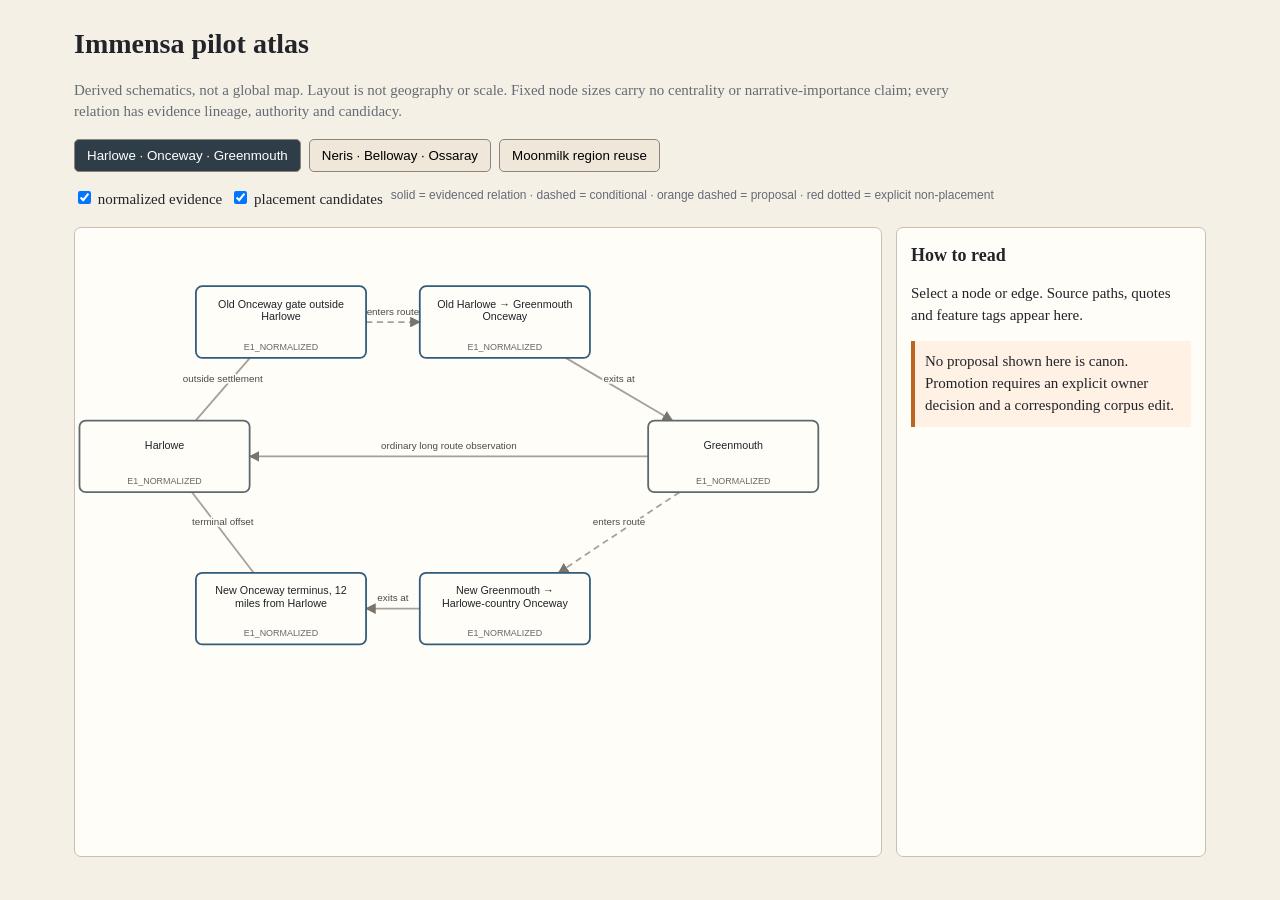
==== interactive-graph/index.html @ e1ee0ef6 "publish: bootstrap-interactive-graph-v0" ====
<!doctype html>
<html lang="en"><head><meta charset="utf-8"><meta name="viewport" content="width=device-width,initial-scale=1">
<title>Immensa pilot atlas — derived schematics</title>
<style>
:root{--ink:#22242a;--muted:#656b75;--paper:#f5f0e6;--panel:#fffdf8;--story:#315d7a;--working:#756126;--explore:#73517d;--proposal:#bd651f;--negative:#a73535;--line:#a8a095}
*{box-sizing:border-box}body{margin:0;background:var(--paper);color:var(--ink);font:15px/1.45 Georgia,serif}.wrap{max-width:1180px;margin:auto;padding:24px}
h1{font-size:28px;margin:0 0 4px}.dek{color:var(--muted);max-width:900px}.tabs,.filters{display:flex;gap:8px;flex-wrap:wrap;margin:16px 0}.tabs button{border:1px solid #8c8478;background:#eee7da;padding:8px 12px;border-radius:5px;cursor:pointer}.tabs button.active{background:#2e3d47;color:white}
.grid{display:grid;grid-template-columns:minmax(0,1fr) 310px;gap:14px}.map,.detail{background:var(--panel);border:1px solid #c9c0b2;border-radius:7px}.map{min-height:630px;overflow:hidden}.detail{padding:14px;min-height:300px}.detail h2{font-size:18px;margin-top:0}.detail code{font-size:12px}.badge{display:inline-block;border-radius:12px;padding:2px 7px;margin:2px;font:11px Arial,sans-serif;background:#e5e0d7}.badge.proposal{background:#f3d0b5;color:#71350b}.warn{padding:10px;border-left:4px solid var(--proposal);background:#fff1e4}.legend{font:12px Arial,sans-serif;color:var(--muted)}
svg{width:100%;height:auto;aspect-ratio:900/690;display:block}.band{fill:#eef3f4}.band.deep{fill:#e9e5ef}.band.transition{fill:#f2eadc}.edge{stroke:var(--line);stroke-width:2;fill:none}.edge.directed{marker-end:url(#arrow)}.edge.conditional{stroke-dasharray:7 5}.edge.proposal{stroke:var(--proposal);stroke-width:3;stroke-dasharray:9 6}.edge.negative{stroke:var(--negative);stroke-dasharray:2 6}.edge-label{font:11px Arial,sans-serif;fill:#4c4b48;paint-order:stroke;stroke:#fffdf8;stroke-width:4px;stroke-linejoin:round}.node rect{fill:#fffdf8;stroke:#5e6871;stroke-width:2;rx:7}.node.route rect{stroke:#315d7a}.node.deep rect{stroke:#73517d}.node.proposal rect{stroke:var(--proposal);stroke-dasharray:6 4}.node text{font:12px Arial,sans-serif;fill:#1e2328}.node .sub{font-size:10px;fill:#666}.node{cursor:pointer}.hidden{display:none}
@media(max-width:850px){.grid{grid-template-columns:1fr}.detail{min-height:180px}}@media print{.tabs,.filters{display:none}.grid{grid-template-columns:1fr}.detail{page-break-before:always}}
</style></head><body><div class="wrap">
<h1>Immensa pilot atlas</h1><p class="dek">Derived schematics, not a global map. Layout is not geography or scale. Fixed node sizes carry no centrality or narrative-importance claim; every relation has evidence lineage, authority and candidacy.</p>
<div class="tabs" id="tabs"></div><div class="filters"><label><input id="showEvidence" type="checkbox" checked> normalized evidence</label><label><input id="showProposal" type="checkbox" checked> placement candidates</label><span class="legend">solid = evidenced relation · dashed = conditional · orange dashed = proposal · red dotted = explicit non-placement</span></div>
<div class="grid"><div class="map"><svg id="svg" viewBox="0 0 900 690"><defs><marker id="arrow" viewBox="0 0 10 10" refX="9" refY="5" markerWidth="6" markerHeight="6" orient="auto-start-reverse"><path d="M 0 0 L 10 5 L 0 10 z" fill="#79746c"/></marker></defs><g id="bands"></g><g id="edges"></g><g id="nodes"></g></svg></div><aside class="detail" id="detail"><h2>How to read</h2><p>Select a node or edge. Source paths, quotes and feature tags appear here.</p><p class="warn">No proposal shown here is canon. Promotion requires an explicit owner decision and a corresponding corpus edit.</p></aside></div>
</div><script>
const DATA={"nodes": [{"pilot_id": "harlowe-onceway-greenmouth", "node_id": "H-HARLOWE", "label": "Harlowe", "feature_type": "settlement", "layer": "surface", "identity_status": "canonical_anchor", "authority_state": "STORY_FACT", "candidacy_level": "E1_NORMALIZED", "x": "100", "y": "255", "evidence_ids": "EV-H06;EV-H09", "feature_tags": "surface;place", "note": "No coordinates or wider region inferred."}, {"pilot_id": "harlowe-onceway-greenmouth", "node_id": "H-OLD-GATE", "label": "Old Onceway gate outside Harlowe", "feature_type": "route_terminal", "layer": "route", "identity_status": "instance", "authority_state": "STORY_FACT", "candidacy_level": "E1_NORMALIZED", "x": "230", "y": "105", "evidence_ids": "EV-H09", "feature_tags": "gate;onceway;old_route", "note": "Physical arch; exact offset from town is unstated."}, {"pilot_id": "harlowe-onceway-greenmouth", "node_id": "H-GREENMOUTH", "label": "Greenmouth", "feature_type": "settlement", "layer": "surface", "identity_status": "canonical_anchor", "authority_state": "STORY_FACT", "candidacy_level": "E1_NORMALIZED", "x": "735", "y": "255", "evidence_ids": "EV-H01;EV-H07;EV-H11", "feature_tags": "surface;place", "note": "No wider regional placement inferred."}, {"pilot_id": "harlowe-onceway-greenmouth", "node_id": "H-NEW-TERMINUS", "label": "New Onceway terminus, 12 miles from Harlowe", "feature_type": "route_terminal", "layer": "route", "identity_status": "instance", "authority_state": "STORY_FACT", "candidacy_level": "E1_NORMALIZED", "x": "230", "y": "425", "evidence_ids": "EV-H06", "feature_tags": "gate;onceway;new_route;offset_known", "note": "The terminal is not collapsed into Harlowe."}, {"pilot_id": "harlowe-onceway-greenmouth", "node_id": "H-OLD-ONCEWAY", "label": "Old Harlowe→Greenmouth Onceway", "feature_type": "hidden_road", "layer": "route", "identity_status": "instance", "authority_state": "STORY_FACT", "candidacy_level": "E1_NORMALIZED", "x": "480", "y": "105", "evidence_ids": "EV-H03;EV-H04;EV-H08", "feature_tags": "hidden_road;conditional;directed;one_use", "note": "Distinct route instance."}, {"pilot_id": "harlowe-onceway-greenmouth", "node_id": "H-NEW-ONCEWAY", "label": "New Greenmouth→Harlowe-country Onceway", "feature_type": "hidden_road", "layer": "route", "identity_status": "instance", "authority_state": "STORY_FACT", "candidacy_level": "E1_NORMALIZED", "x": "480", "y": "425", "evidence_ids": "EV-H06;EV-H07;EV-H10;EV-H11", "feature_tags": "hidden_road;conditional;directed;activation_window", "note": "Distinct route instance."}, {"pilot_id": "neris-belloway-ossaray", "node_id": "N-SURFACE-BASALT", "label": "Basalt country surface", "feature_type": "surface_region", "layer": "surface", "identity_status": "source_scoped_place", "authority_state": "STORY_FACT", "candidacy_level": "E1_NORMALIZED", "x": "100", "y": "70", "evidence_ids": "EV-N09", "feature_tags": "surface;unnamed_region", "note": "Name is descriptive and story-scoped."}, {"pilot_id": "neris-belloway-ossaray", "node_id": "N-HOLLOW-SINK", "label": "Hollow Sink / Upper Vent Three", "feature_type": "dungeon_gate", "layer": "transition", "identity_status": "canonical_local", "authority_state": "STORY_FACT", "candidacy_level": "E1_NORMALIZED", "x": "105", "y": "265", "evidence_ids": "EV-N09;EV-N10", "feature_tags": "dungeon;gate;surface_deep", "note": "Dungeon boundary ends at the Neris side."}, {"pilot_id": "neris-belloway-ossaray", "node_id": "N-CORUN-SURFACE", "label": "Corun Stair surface province", "feature_type": "surface_region", "layer": "surface", "identity_status": "source_scoped_unknown", "authority_state": "STORY_FACT", "candidacy_level": "E1_NORMALIZED", "x": "290", "y": "70", "evidence_ids": "EV-N06;EV-N08", "feature_tags": "surface;anonymous_endpoint", "note": "Not equated with any Belloway lift country."}, {"pilot_id": "neris-belloway-ossaray", "node_id": "N-CORUN-STAIR", "label": "Corun Stair", "feature_type": "vertical_route", "layer": "transition", "identity_status": "canonical_anchor", "authority_state": "STORY_FACT", "candidacy_level": "E1_NORMALIZED", "x": "300", "y": "265", "evidence_ids": "EV-N06;EV-N07;EV-N08", "feature_tags": "underway;vertical;freight;gate", "note": "Current story-end state is open and maintained."}, {"pilot_id": "neris-belloway-ossaray", "node_id": "N-SURFACE-A", "label": "Belloway lift country A (unnamed)", "feature_type": "surface_polity", "layer": "surface", "identity_status": "source_scoped_unknown", "authority_state": "MIXED_OR_UNSTATED", "candidacy_level": "E1_NORMALIZED", "x": "485", "y": "70", "evidence_ids": "EV-N04", "feature_tags": "surface;anonymous_endpoint;bookkeeping_label", "note": "A/B/C are bookkeeping labels only."}, {"pilot_id": "neris-belloway-ossaray", "node_id": "N-SURFACE-B", "label": "Belloway lift country B (unnamed)", "feature_type": "surface_polity", "layer": "surface", "identity_status": "source_scoped_unknown", "authority_state": "MIXED_OR_UNSTATED", "candidacy_level": "E1_NORMALIZED", "x": "625", "y": "150", "evidence_ids": "EV-N04", "feature_tags": "surface;anonymous_endpoint;bookkeeping_label", "note": "A/B/C are bookkeeping labels only."}, {"pilot_id": "neris-belloway-ossaray", "node_id": "N-SURFACE-C", "label": "Belloway lift country C (unnamed)", "feature_type": "surface_polity", "layer": "surface", "identity_status": "source_scoped_unknown", "authority_state": "MIXED_OR_UNSTATED", "candidacy_level": "E1_NORMALIZED", "x": "800", "y": "70", "evidence_ids": "EV-N04", "feature_tags": "surface;anonymous_endpoint;bookkeeping_label", "note": "A/B/C are bookkeeping labels only."}, {"pilot_id": "neris-belloway-ossaray", "node_id": "N-NERIS", "label": "Neris depth network", "feature_type": "deep_network", "layer": "deep", "identity_status": "canonical_anchor", "authority_state": "STORY_FACT", "candidacy_level": "E1_NORMALIZED", "x": "185", "y": "500", "evidence_ids": "EV-N03;EV-N05;EV-N11", "feature_tags": "deep;network;polity;ninety_cities", "note": "Place/network/polity facets remain one anchor."}, {"pilot_id": "neris-belloway-ossaray", "node_id": "N-BLACK-SEA", "label": "Black inland sea", "feature_type": "seaform", "layer": "deep", "identity_status": "source_scoped_place", "authority_state": "STORY_FACT", "candidacy_level": "E1_NORMALIZED", "x": "105", "y": "625", "evidence_ids": "EV-N11", "feature_tags": "deep;inland_sea;unnamed", "note": "Contained in Neris; no size inferred."}, {"pilot_id": "neris-belloway-ossaray", "node_id": "N-THREADING", "label": "The Threading", "feature_type": "natural_passage", "layer": "deep", "identity_status": "canonical_anchor", "authority_state": "MIXED_OR_UNSTATED", "candidacy_level": "E1_NORMALIZED", "x": "410", "y": "500", "evidence_ids": "EV-N03;EV-N13;EV-N14", "feature_tags": "deep;natural_passage;conditional;currently_shut", "note": "Not classified as Underway or Hidden Road on current evidence."}, {"pilot_id": "neris-belloway-ossaray", "node_id": "N-OSSARAY", "label": "Ossaray (surface exonym: Underclay)", "feature_type": "deep_country", "layer": "deep", "identity_status": "canonical_anchor", "authority_state": "MIXED_OR_UNSTATED", "candidacy_level": "E1_NORMALIZED", "x": "640", "y": "500", "evidence_ids": "EV-N01;EV-N02;EV-N03", "feature_tags": "deep;country;endonym;surveyed_extent", "note": "Underclay is an alias, not a second node."}, {"pilot_id": "neris-belloway-ossaray", "node_id": "N-BELLOWAY", "label": "Belloway", "feature_type": "deep_town", "layer": "deep", "identity_status": "canonical_anchor", "authority_state": "MIXED_OR_UNSTATED", "candidacy_level": "E1_NORMALIZED", "x": "640", "y": "385", "evidence_ids": "EV-N04", "feature_tags": "deep;town;lift_hub", "note": "Explicitly the essay narrator's town in Ossaray."}, {"pilot_id": "neris-belloway-ossaray", "node_id": "N-CANNET", "label": "Cannet Vents", "feature_type": "unclaimed_workings", "layer": "deep", "identity_status": "canonical_local", "authority_state": "STORY_FACT", "candidacy_level": "E1_NORMALIZED", "x": "825", "y": "625", "evidence_ids": "EV-N12", "feature_tags": "deep;shaft;unclaimed;negative_placement", "note": "Neither Ossaray nor Neris; not a connector."}, {"pilot_id": "moonmilk-region-reuse", "node_id": "M-PASTURE", "label": "Moonmilk Chalk Pasture", "feature_type": "named_region", "layer": "surface", "identity_status": "canonical_local", "authority_state": "EXPLORATORY_PROPOSAL", "candidacy_level": "E1_NORMALIZED", "x": "395", "y": "80", "evidence_ids": "EV-M01", "feature_tags": "chalk_hills;pasture;one_active_source", "note": "Reuse target; still non-canon material."}, {"pilot_id": "moonmilk-region-reuse", "node_id": "M-ECOLOGY", "label": "Moonmilk pasture food web", "feature_type": "ecology", "layer": "ecological", "identity_status": "canonical_local", "authority_state": "EXPLORATORY_PROPOSAL", "candidacy_level": "E1_NORMALIZED", "x": "160", "y": "190", "evidence_ids": "EV-M02", "feature_tags": "ecology;pale_goats;chalkwort;mooncap_fungi;cave_moths;blind_swifts", "note": "Existing ecological assemblage."}, {"pilot_id": "moonmilk-region-reuse", "node_id": "M-CHEESE", "label": "Faintly glowing cheese", "feature_type": "product", "layer": "industry", "identity_status": "canonical_local", "authority_state": "EXPLORATORY_PROPOSAL", "candidacy_level": "E1_NORMALIZED", "x": "170", "y": "335", "evidence_ids": "EV-M03", "feature_tags": "food;dairy;unreliable_glow", "note": "Existing product relation."}, {"pilot_id": "moonmilk-region-reuse", "node_id": "M-REPUBLICS", "label": "Moonmilk Republics", "feature_type": "society", "layer": "social", "identity_status": "canonical_local", "authority_state": "EXPLORATORY_PROPOSAL", "candidacy_level": "E1_NORMALIZED", "x": "570", "y": "200", "evidence_ids": "EV-M04", "feature_tags": "society;village_republics;chalk_hills;cave_fed_pastures", "note": "Compatible corpus society; placement is the proposal, not its content."}, {"pilot_id": "moonmilk-region-reuse", "node_id": "M-CULTURE", "label": "Taste, cellar shares and fermentation lineages", "feature_type": "culture", "layer": "cultural", "identity_status": "canonical_local", "authority_state": "EXPLORATORY_PROPOSAL", "candidacy_level": "E1_NORMALIZED", "x": "700", "y": "355", "evidence_ids": "EV-M06;EV-M07", "feature_tags": "culture;taste;marriage;heritage", "note": "Already attributed to the Republics."}, {"pilot_id": "moonmilk-region-reuse", "node_id": "M-INDUSTRY", "label": "Cheese and cultured-dairy stack", "feature_type": "industry", "layer": "industry", "identity_status": "generic_working_concept", "authority_state": "EXPLORATORY_PROPOSAL", "candidacy_level": "P1_REUSE_CANDIDATE", "x": "395", "y": "465", "evidence_ids": "EV-M08", "feature_tags": "industry;fermentation;aging;humidity;pest_control", "note": "Generic OT187 practice proposed as this region's ordinary industry baseline."}, {"pilot_id": "moonmilk-region-reuse", "node_id": "M-SELLA", "label": "Sella Rook", "feature_type": "person", "layer": "agent", "identity_status": "canonical_local", "authority_state": "EXPLORATORY_PROPOSAL", "candidacy_level": "E1_NORMALIZED", "x": "805", "y": "145", "evidence_ids": "EV-M05", "feature_tags": "inhabitant;cheesemaker", "note": "Known inhabitant of the Republics."}, {"pilot_id": "moonmilk-region-reuse", "node_id": "M-FEN", "label": "Fen “Brightwheel” Oss", "feature_type": "person", "layer": "agent", "identity_status": "canonical_local", "authority_state": "EXPLORATORY_PROPOSAL", "candidacy_level": "E1_NORMALIZED", "x": "805", "y": "265", "evidence_ids": "EV-M05", "feature_tags": "inhabitant;merchant", "note": "Known inhabitant of the Republics."}, {"pilot_id": "moonmilk-region-reuse", "node_id": "M-RULE", "label": "“A cheese with no smell has no courage.”", "feature_type": "saying", "layer": "cultural", "identity_status": "mobile_unlocated", "authority_state": "NON_BINDING", "candidacy_level": "P1_REUSE_CANDIDATE", "x": "585", "y": "535", "evidence_ids": "EV-M09;EV-M10", "feature_tags": "culture;saying;mobile", "note": "Proposed local circulation; wording remains non-binding."}], "edges": [{"pilot_id": "harlowe-onceway-greenmouth", "edge_id": "H-E01", "from_node": "H-HARLOWE", "to_node": "H-OLD-GATE", "relation": "outside_settlement", "directionality": "undirected_relation", "layer": "surface", "authority_state": "STORY_FACT", "candidacy_level": "E1_NORMALIZED", "physical_distance": "unstated", "interior_route_length": "", "journey_time": "", "access_condition": "", "activation_window": "", "current_state": "standing", "evidence_ids": "EV-H09", "feature_tags": "local_offset_unknown", "note": "Do not draw this as a measured town radius."}, {"pilot_id": "harlowe-onceway-greenmouth", "edge_id": "H-E02", "from_node": "H-OLD-GATE", "to_node": "H-OLD-ONCEWAY", "relation": "enters_route", "directionality": "directed", "layer": "route", "authority_state": "STORY_FACT", "candidacy_level": "E1_NORMALIZED", "physical_distance": "", "interior_route_length": "", "journey_time": "", "access_condition": "one use per person per road", "activation_window": "", "current_state": "standing", "evidence_ids": "EV-H04;EV-H08", "feature_tags": "conditional;one_use", "note": "Eligibility is personal and consumed for this route instance."}, {"pilot_id": "harlowe-onceway-greenmouth", "edge_id": "H-E03", "from_node": "H-OLD-ONCEWAY", "to_node": "H-GREENMOUTH", "relation": "exits_at", "directionality": "directed", "layer": "route", "authority_state": "STORY_FACT", "candidacy_level": "E1_NORMALIZED", "physical_distance": "", "interior_route_length": "900 miles", "journey_time": "one day", "access_condition": "one use per person per road", "activation_window": "", "current_state": "standing", "evidence_ids": "EV-H03;EV-H04;EV-H08", "feature_tags": "directed;hidden_road;interior_distance", "note": "Nine hundred miles is recorded as route-interior traversal, not ordinary exterior separation."}, {"pilot_id": "harlowe-onceway-greenmouth", "edge_id": "H-E04", "from_node": "H-GREENMOUTH", "to_node": "H-HARLOWE", "relation": "ordinary_long_route_observation", "directionality": "directed", "layer": "route", "authority_state": "STORY_FACT", "candidacy_level": "E1_NORMALIZED", "physical_distance": "about 9,000 miles", "interior_route_length": "", "journey_time": "three years in the cited courier journey", "access_condition": "ordinary travel; route sections can close and intermediaries fail", "activation_window": "", "current_state": "variable", "evidence_ids": "EV-H01;EV-H02;EV-H05", "feature_tags": "directed;ordinary_route;friction", "note": "One observed direction; no symmetric travel time is invented."}, {"pilot_id": "harlowe-onceway-greenmouth", "edge_id": "H-E05", "from_node": "H-GREENMOUTH", "to_node": "H-NEW-ONCEWAY", "relation": "enters_route", "directionality": "directed", "layer": "route", "authority_state": "STORY_FACT", "candidacy_level": "E1_NORMALIZED", "physical_distance": "", "interior_route_length": "", "journey_time": "", "access_condition": "eligible for this road", "activation_window": "opens next spring; active six hours", "current_state": "seasonal opening observed", "evidence_ids": "EV-H06;EV-H07;EV-H10;EV-H11", "feature_tags": "conditional;activation_window", "note": "The story does not give this road's interior length."}, {"pilot_id": "harlowe-onceway-greenmouth", "edge_id": "H-E06", "from_node": "H-NEW-ONCEWAY", "to_node": "H-NEW-TERMINUS", "relation": "exits_at", "directionality": "directed", "layer": "route", "authority_state": "STORY_FACT", "candidacy_level": "E1_NORMALIZED", "physical_distance": "", "interior_route_length": "", "journey_time": "", "access_condition": "eligible for this road", "activation_window": "active six hours", "current_state": "groups arrived", "evidence_ids": "EV-H07;EV-H10;EV-H11", "feature_tags": "directed;hidden_road;group_passage", "note": "Exact Greenmouth-side gate location is not separately stated."}, {"pilot_id": "harlowe-onceway-greenmouth", "edge_id": "H-E07", "from_node": "H-NEW-TERMINUS", "to_node": "H-HARLOWE", "relation": "terminal_offset", "directionality": "undirected_relation", "layer": "surface", "authority_state": "STORY_FACT", "candidacy_level": "E1_NORMALIZED", "physical_distance": "12 miles", "interior_route_length": "", "journey_time": "", "access_condition": "ordinary local travel", "activation_window": "", "current_state": "standing", "evidence_ids": "EV-H06", "feature_tags": "physical_distance;local_connection", "note": "No road quality or travel time inferred for the final twelve miles."}, {"pilot_id": "neris-belloway-ossaray", "edge_id": "N-E01", "from_node": "N-SURFACE-BASALT", "to_node": "N-HOLLOW-SINK", "relation": "lies_below", "directionality": "undirected_relation", "layer": "vertical", "authority_state": "STORY_FACT", "candidacy_level": "E1_NORMALIZED", "physical_distance": "unstated", "interior_route_length": "", "journey_time": "", "access_condition": "", "activation_window": "", "current_state": "standing", "evidence_ids": "EV-N09", "feature_tags": "vertical;dungeon", "note": "Basalt country is source-scoped."}, {"pilot_id": "neris-belloway-ossaray", "edge_id": "N-E02", "from_node": "N-HOLLOW-SINK", "to_node": "N-NERIS", "relation": "gate_connection", "directionality": "bidirectional_explicit", "layer": "transition", "authority_state": "STORY_FACT", "candidacy_level": "E1_NORMALIZED", "physical_distance": "", "interior_route_length": "", "journey_time": "", "access_condition": "customs and gate access", "activation_window": "", "current_state": "open after story events", "evidence_ids": "EV-N10", "feature_tags": "gate;surface_deep;dungeon_boundary", "note": "No claim that Hollow Sink remains part of Neris."}, {"pilot_id": "neris-belloway-ossaray", "edge_id": "N-E03", "from_node": "N-NERIS", "to_node": "N-BLACK-SEA", "relation": "contains", "directionality": "undirected_relation", "layer": "deep", "authority_state": "STORY_FACT", "candidacy_level": "E1_NORMALIZED", "physical_distance": "14 miles below surface at Neris", "interior_route_length": "", "journey_time": "much farther by walkable route", "access_condition": "", "activation_window": "", "current_state": "standing", "evidence_ids": "EV-N11", "feature_tags": "physical_depth;route_distance_separate", "note": "The 14-mile depth is not converted into a path length."}, {"pilot_id": "neris-belloway-ossaray", "edge_id": "N-E04", "from_node": "N-NERIS", "to_node": "N-CORUN-STAIR", "relation": "connects_to_vertical_route", "directionality": "undirected_relation", "layer": "transition", "authority_state": "STORY_FACT", "candidacy_level": "E1_NORMALIZED", "physical_distance": "", "interior_route_length": "", "journey_time": "", "access_condition": "licensed/maintained way", "activation_window": "", "current_state": "open", "evidence_ids": "EV-N05;EV-N08", "feature_tags": "underway;vertical", "note": "Connection is explicit; exact Neris landing is unplaced."}, {"pilot_id": "neris-belloway-ossaray", "edge_id": "N-E05", "from_node": "N-CORUN-STAIR", "to_node": "N-CORUN-SURFACE", "relation": "connects_surface", "directionality": "undirected_relation", "layer": "vertical", "authority_state": "STORY_FACT", "candidacy_level": "E1_NORMALIZED", "physical_distance": "unstated", "interior_route_length": "", "journey_time": "", "access_condition": "freight caravans four abreast", "activation_window": "", "current_state": "open; formerly sealed 300 years", "evidence_ids": "EV-N06;EV-N07;EV-N08", "feature_tags": "underway;freight;historical_state", "note": "Surface endpoint is deliberately anonymous."}, {"pilot_id": "neris-belloway-ossaray", "edge_id": "N-E06", "from_node": "N-NERIS", "to_node": "N-THREADING", "relation": "passage_endpoint", "directionality": "undirected_relation", "layer": "deep", "authority_state": "MIXED_OR_UNSTATED", "candidacy_level": "E1_NORMALIZED", "physical_distance": "", "interior_route_length": "", "journey_time": "nine days/about a week when open", "access_condition": "passage must be open", "activation_window": "", "current_state": "currently shut in G05", "evidence_ids": "EV-N03;EV-N13", "feature_tags": "conditional;natural_passage", "note": "No mechanism or key inferred."}, {"pilot_id": "neris-belloway-ossaray", "edge_id": "N-E07", "from_node": "N-THREADING", "to_node": "N-OSSARAY", "relation": "passage_endpoint", "directionality": "undirected_relation", "layer": "deep", "authority_state": "MIXED_OR_UNSTATED", "candidacy_level": "E1_NORMALIZED", "physical_distance": "", "interior_route_length": "", "journey_time": "nine days/about a week when open", "access_condition": "passage must be open", "activation_window": "", "current_state": "currently shut in G05", "evidence_ids": "EV-N03;EV-N13;EV-N14", "feature_tags": "conditional;natural_passage;not_underway;not_hidden_road", "note": "Current classification is evidence-sensitive."}, {"pilot_id": "neris-belloway-ossaray", "edge_id": "N-E08", "from_node": "N-BELLOWAY", "to_node": "N-OSSARAY", "relation": "contained_in", "directionality": "undirected_relation", "layer": "deep", "authority_state": "MIXED_OR_UNSTATED", "candidacy_level": "E1_NORMALIZED", "physical_distance": "", "interior_route_length": "", "journey_time": "", "access_condition": "", "activation_window": "", "current_state": "standing", "evidence_ids": "EV-N04", "feature_tags": "containment;town", "note": "Explicit “my town” in Ossaray narration."}, {"pilot_id": "neris-belloway-ossaray", "edge_id": "N-E09", "from_node": "N-BELLOWAY", "to_node": "N-SURFACE-A", "relation": "lift_connection", "directionality": "unspecified", "layer": "vertical", "authority_state": "MIXED_OR_UNSTATED", "candidacy_level": "E1_NORMALIZED", "physical_distance": "unstated", "interior_route_length": "", "journey_time": "", "access_condition": "lift access", "activation_window": "", "current_state": "standing", "evidence_ids": "EV-N04", "feature_tags": "lift;anonymous_endpoint", "note": "One of three explicitly different countries; direction and travel time unstated."}, {"pilot_id": "neris-belloway-ossaray", "edge_id": "N-E10", "from_node": "N-BELLOWAY", "to_node": "N-SURFACE-B", "relation": "lift_connection", "directionality": "unspecified", "layer": "vertical", "authority_state": "MIXED_OR_UNSTATED", "candidacy_level": "E1_NORMALIZED", "physical_distance": "unstated", "interior_route_length": "", "journey_time": "", "access_condition": "lift access", "activation_window": "", "current_state": "standing", "evidence_ids": "EV-N04", "feature_tags": "lift;anonymous_endpoint", "note": "Bookkeeping split of the stated count."}, {"pilot_id": "neris-belloway-ossaray", "edge_id": "N-E11", "from_node": "N-BELLOWAY", "to_node": "N-SURFACE-C", "relation": "lift_connection", "directionality": "unspecified", "layer": "vertical", "authority_state": "MIXED_OR_UNSTATED", "candidacy_level": "E1_NORMALIZED", "physical_distance": "unstated", "interior_route_length": "", "journey_time": "", "access_condition": "lift access", "activation_window": "", "current_state": "standing", "evidence_ids": "EV-N04", "feature_tags": "lift;anonymous_endpoint", "note": "Bookkeeping split of the stated count."}, {"pilot_id": "neris-belloway-ossaray", "edge_id": "N-E12", "from_node": "N-CANNET", "to_node": "N-OSSARAY", "relation": "explicitly_not_within", "directionality": "negative_placement", "layer": "deep", "authority_state": "STORY_FACT", "candidacy_level": "E1_NORMALIZED", "physical_distance": "", "interior_route_length": "", "journey_time": "", "access_condition": "", "activation_window": "", "current_state": "unclaimed", "evidence_ids": "EV-N12", "feature_tags": "negative_placement;no_topological_connection", "note": "Display-only negative relation; excluded from connectivity."}, {"pilot_id": "neris-belloway-ossaray", "edge_id": "N-E13", "from_node": "N-CANNET", "to_node": "N-NERIS", "relation": "explicitly_not_within", "directionality": "negative_placement", "layer": "deep", "authority_state": "STORY_FACT", "candidacy_level": "E1_NORMALIZED", "physical_distance": "", "interior_route_length": "", "journey_time": "", "access_condition": "", "activation_window": "", "current_state": "unclaimed", "evidence_ids": "EV-N12", "feature_tags": "negative_placement;no_topological_connection", "note": "Display-only negative relation; excluded from connectivity."}, {"pilot_id": "moonmilk-region-reuse", "edge_id": "M-E01", "from_node": "M-ECOLOGY", "to_node": "M-PASTURE", "relation": "occurs_in", "directionality": "undirected_relation", "layer": "ecological", "authority_state": "EXPLORATORY_PROPOSAL", "candidacy_level": "E1_NORMALIZED", "physical_distance": "", "interior_route_length": "", "journey_time": "", "access_condition": "", "activation_window": "", "current_state": "stated", "evidence_ids": "EV-M01;EV-M02", "feature_tags": "ecology;containment", "note": "Existing same-entry relation."}, {"pilot_id": "moonmilk-region-reuse", "edge_id": "M-E02", "from_node": "M-ECOLOGY", "to_node": "M-CHEESE", "relation": "produces_food_chain_input", "directionality": "directed", "layer": "industry", "authority_state": "EXPLORATORY_PROPOSAL", "candidacy_level": "E1_NORMALIZED", "physical_distance": "", "interior_route_length": "", "journey_time": "", "access_condition": "", "activation_window": "", "current_state": "stated", "evidence_ids": "EV-M03", "feature_tags": "ecology;product", "note": "Existing same-entry relation."}, {"pilot_id": "moonmilk-region-reuse", "edge_id": "M-E03", "from_node": "M-REPUBLICS", "to_node": "M-PASTURE", "relation": "proposed_region_reuse", "directionality": "undirected_relation", "layer": "social", "authority_state": "EXPLORATORY_PROPOSAL", "candidacy_level": "P1_REUSE_CANDIDATE", "physical_distance": "", "interior_route_length": "", "journey_time": "", "access_condition": "owner adoption required", "activation_window": "", "current_state": "proposal", "evidence_ids": "EV-M01;EV-M04", "feature_tags": "placement_candidate;name_match;habitat_match", "note": "Strong fit, but no source explicitly says the Republics occupy this named pasture."}, {"pilot_id": "moonmilk-region-reuse", "edge_id": "M-E04", "from_node": "M-CULTURE", "to_node": "M-REPUBLICS", "relation": "attributed_to", "directionality": "undirected_relation", "layer": "cultural", "authority_state": "EXPLORATORY_PROPOSAL", "candidacy_level": "E1_NORMALIZED", "physical_distance": "", "interior_route_length": "", "journey_time": "", "access_condition": "", "activation_window": "", "current_state": "stated", "evidence_ids": "EV-M06;EV-M07", "feature_tags": "culture;society", "note": "Existing same-entry attribution."}, {"pilot_id": "moonmilk-region-reuse", "edge_id": "M-E05", "from_node": "M-SELLA", "to_node": "M-REPUBLICS", "relation": "known_inhabitant_of", "directionality": "undirected_relation", "layer": "agent", "authority_state": "EXPLORATORY_PROPOSAL", "candidacy_level": "E1_NORMALIZED", "physical_distance": "", "interior_route_length": "", "journey_time": "", "access_condition": "", "activation_window": "", "current_state": "stated", "evidence_ids": "EV-M05", "feature_tags": "inhabitant;person", "note": "Placement in the named pasture depends on M-E03."}, {"pilot_id": "moonmilk-region-reuse", "edge_id": "M-E06", "from_node": "M-FEN", "to_node": "M-REPUBLICS", "relation": "known_inhabitant_of", "directionality": "undirected_relation", "layer": "agent", "authority_state": "EXPLORATORY_PROPOSAL", "candidacy_level": "E1_NORMALIZED", "physical_distance": "", "interior_route_length": "", "journey_time": "", "access_condition": "", "activation_window": "", "current_state": "stated", "evidence_ids": "EV-M05", "feature_tags": "inhabitant;person", "note": "Placement in the named pasture depends on M-E03."}, {"pilot_id": "moonmilk-region-reuse", "edge_id": "M-E07", "from_node": "M-INDUSTRY", "to_node": "M-REPUBLICS", "relation": "proposed_industry_baseline", "directionality": "undirected_relation", "layer": "industry", "authority_state": "EXPLORATORY_PROPOSAL", "candidacy_level": "P1_REUSE_CANDIDATE", "physical_distance": "", "interior_route_length": "", "journey_time": "", "access_condition": "owner adoption required", "activation_window": "", "current_state": "proposal", "evidence_ids": "EV-M03;EV-M04;EV-M07;EV-M08", "feature_tags": "industry_candidate;corpus_reuse", "note": "OT187 supplies process coherence without adding invisible magic."}, {"pilot_id": "moonmilk-region-reuse", "edge_id": "M-E08", "from_node": "M-RULE", "to_node": "M-REPUBLICS", "relation": "proposed_local_circulation", "directionality": "undirected_relation", "layer": "cultural", "authority_state": "NON_BINDING", "candidacy_level": "P1_REUSE_CANDIDATE", "physical_distance": "", "interior_route_length": "", "journey_time": "", "access_condition": "owner adoption required", "activation_window": "", "current_state": "proposal", "evidence_ids": "EV-M09;EV-M10", "feature_tags": "culture_candidate;mobile_saying", "note": "The saying may remain mobile even if not adopted here."}], "evidence": [{"evidence_id": "EV-H01", "pilot_id": "harlowe-onceway-greenmouth", "authority_state": "STORY_FACT", "candidacy_level": "E0_CITED", "source_path": "Short Stories/334 — The One-Way Road.txt", "line_start": "13", "quote": "The courier had traveled for three years to reach him.", "lineage_id": "L-STORY-334", "note": "Observed Greenmouth-to-Harlowe journey time in this delivery.", "source_id": "1BaWCgpgpmCK3v1Nnt_Y4t15rsagjifOYrroW5mjdoDk", "source_url": "https://docs.google.com/document/d/1BaWCgpgpmCK3v1Nnt_Y4t15rsagjifOYrroW5mjdoDk/edit?usp=drivesdk", "evidence_valid": "yes", "validation_note": ""}, {"evidence_id": "EV-H02", "pilot_id": "harlowe-onceway-greenmouth", "authority_state": "STORY_FACT", "candidacy_level": "E0_CITED", "source_path": "Short Stories/334 — The One-Way Road.txt", "line_start": "70", "quote": "“About nine thousand miles.”", "lineage_id": "L-STORY-334", "note": "Ordinary long-road distance stated by the courier.", "source_id": "1BaWCgpgpmCK3v1Nnt_Y4t15rsagjifOYrroW5mjdoDk", "source_url": "https://docs.google.com/document/d/1BaWCgpgpmCK3v1Nnt_Y4t15rsagjifOYrroW5mjdoDk/edit?usp=drivesdk", "evidence_valid": "yes", "validation_note": ""}, {"evidence_id": "EV-H03", "pilot_id": "harlowe-onceway-greenmouth", "authority_state": "STORY_FACT", "candidacy_level": "E0_CITED", "source_path": "Short Stories/334 — The One-Way Road.txt", "line_start": "100", "quote": "Onceway could cross nine hundred miles in one day.", "lineage_id": "L-STORY-334", "note": "Old Harlowe-to-Greenmouth Onceway performance.", "source_id": "1BaWCgpgpmCK3v1Nnt_Y4t15rsagjifOYrroW5mjdoDk", "source_url": "https://docs.google.com/document/d/1BaWCgpgpmCK3v1Nnt_Y4t15rsagjifOYrroW5mjdoDk/edit?usp=drivesdk", "evidence_valid": "yes", "validation_note": ""}, {"evidence_id": "EV-H04", "pilot_id": "harlowe-onceway-greenmouth", "authority_state": "STORY_FACT", "candidacy_level": "E0_CITED", "source_path": "Short Stories/334 — The One-Way Road.txt", "line_start": "106", "quote": "One use per person.", "lineage_id": "L-STORY-334", "note": "Eligibility rule; story later establishes it applies per road.", "source_id": "1BaWCgpgpmCK3v1Nnt_Y4t15rsagjifOYrroW5mjdoDk", "source_url": "https://docs.google.com/document/d/1BaWCgpgpmCK3v1Nnt_Y4t15rsagjifOYrroW5mjdoDk/edit?usp=drivesdk", "evidence_valid": "yes", "validation_note": ""}, {"evidence_id": "EV-H05", "pilot_id": "harlowe-onceway-greenmouth", "authority_state": "STORY_FACT", "candidacy_level": "E0_CITED", "source_path": "Short Stories/334 — The One-Way Road.txt", "line_start": "199", "quote": "message routes changed, intermediaries failed, wars closed sections of the ordinary long road", "lineage_id": "L-STORY-334", "note": "Accessibility/friction history; not a change in physical distance.", "source_id": "1BaWCgpgpmCK3v1Nnt_Y4t15rsagjifOYrroW5mjdoDk", "source_url": "https://docs.google.com/document/d/1BaWCgpgpmCK3v1Nnt_Y4t15rsagjifOYrroW5mjdoDk/edit?usp=drivesdk", "evidence_valid": "yes", "validation_note": ""}, {"evidence_id": "EV-H06", "pilot_id": "harlowe-onceway-greenmouth", "authority_state": "STORY_FACT", "candidacy_level": "E0_CITED", "source_path": "Short Stories/334 — The One-Way Road.txt", "line_start": "298", "quote": "There is a Onceway opening here next spring that terminates twelve miles from Harlowe.", "lineage_id": "L-STORY-334", "note": "New return-route opening and terminal offset.", "source_id": "1BaWCgpgpmCK3v1Nnt_Y4t15rsagjifOYrroW5mjdoDk", "source_url": "https://docs.google.com/document/d/1BaWCgpgpmCK3v1Nnt_Y4t15rsagjifOYrroW5mjdoDk/edit?usp=drivesdk", "evidence_valid": "yes", "validation_note": ""}, {"evidence_id": "EV-H07", "pilot_id": "harlowe-onceway-greenmouth", "authority_state": "STORY_FACT", "candidacy_level": "E0_CITED", "source_path": "Short Stories/334 — The One-Way Road.txt", "line_start": "322", "quote": "The newly discovered Onceway ran from Greenmouth westward to Harlowe country.", "lineage_id": "L-STORY-334", "note": "Direction of the new road.", "source_id": "1BaWCgpgpmCK3v1Nnt_Y4t15rsagjifOYrroW5mjdoDk", "source_url": "https://docs.google.com/document/d/1BaWCgpgpmCK3v1Nnt_Y4t15rsagjifOYrroW5mjdoDk/edit?usp=drivesdk", "evidence_valid": "yes", "validation_note": ""}, {"evidence_id": "EV-H08", "pilot_id": "harlowe-onceway-greenmouth", "authority_state": "STORY_FACT", "candidacy_level": "E0_CITED", "source_path": "Short Stories/334 — The One-Way Road.txt", "line_start": "343", "quote": "she had already used the old Harlowe-to-Greenmouth road decades ago; that old route remained closed to her forever", "lineage_id": "L-STORY-334", "note": "Proves route-instance identity and one-use-per-road behavior.", "source_id": "1BaWCgpgpmCK3v1Nnt_Y4t15rsagjifOYrroW5mjdoDk", "source_url": "https://docs.google.com/document/d/1BaWCgpgpmCK3v1Nnt_Y4t15rsagjifOYrroW5mjdoDk/edit?usp=drivesdk", "evidence_valid": "yes", "validation_note": ""}, {"evidence_id": "EV-H09", "pilot_id": "harlowe-onceway-greenmouth", "authority_state": "STORY_FACT", "candidacy_level": "E0_CITED", "source_path": "Short Stories/334 — The One-Way Road.txt", "line_start": "502", "quote": "It still stood outside Harlowe.", "lineage_id": "L-STORY-334", "note": "Old Harlowe-side arch location.", "source_id": "1BaWCgpgpmCK3v1Nnt_Y4t15rsagjifOYrroW5mjdoDk", "source_url": "https://docs.google.com/document/d/1BaWCgpgpmCK3v1Nnt_Y4t15rsagjifOYrroW5mjdoDk/edit?usp=drivesdk", "evidence_valid": "yes", "validation_note": ""}, {"evidence_id": "EV-H10", "pilot_id": "harlowe-onceway-greenmouth", "authority_state": "STORY_FACT", "candidacy_level": "E0_CITED", "source_path": "Short Stories/334 — The One-Way Road.txt", "line_start": "595", "quote": "The road was active for six hours.", "lineage_id": "L-STORY-334", "note": "Activation window of the new return road.", "source_id": "1BaWCgpgpmCK3v1Nnt_Y4t15rsagjifOYrroW5mjdoDk", "source_url": "https://docs.google.com/document/d/1BaWCgpgpmCK3v1Nnt_Y4t15rsagjifOYrroW5mjdoDk/edit?usp=drivesdk", "evidence_valid": "yes", "validation_note": ""}, {"evidence_id": "EV-H11", "pilot_id": "harlowe-onceway-greenmouth", "authority_state": "STORY_FACT", "candidacy_level": "E0_CITED", "source_path": "Short Stories/334 — The One-Way Road.txt", "line_start": "598", "quote": "People arrived from Greenmouth in small groups.", "lineage_id": "L-STORY-334", "note": "Observed direction and group passage during activation.", "source_id": "1BaWCgpgpmCK3v1Nnt_Y4t15rsagjifOYrroW5mjdoDk", "source_url": "https://docs.google.com/document/d/1BaWCgpgpmCK3v1Nnt_Y4t15rsagjifOYrroW5mjdoDk/edit?usp=drivesdk", "evidence_valid": "yes", "validation_note": ""}, {"evidence_id": "EV-N01", "pilot_id": "neris-belloway-ossaray", "authority_state": "MIXED_OR_UNSTATED", "candidacy_level": "E0_CITED", "source_path": "Essays/E08 — Underclay.txt", "line_start": "10", "quote": "You call us Underclay. We call our country Ossaray", "lineage_id": "L-ESSAY-E08", "note": "Explicit exonym/endonym identity.", "source_id": "1tn5lnFkcVQ2JpsxYQRulH_E5JzR_ywqYUs1MZg-aJ0s", "source_url": "https://docs.google.com/document/d/1tn5lnFkcVQ2JpsxYQRulH_E5JzR_ywqYUs1MZg-aJ0s/edit?usp=drivesdk", "evidence_valid": "yes", "validation_note": ""}, {"evidence_id": "EV-N02", "pilot_id": "neris-belloway-ossaray", "authority_state": "MIXED_OR_UNSTATED", "candidacy_level": "E0_CITED", "source_path": "Essays/E08 — Underclay.txt", "line_start": "16", "quote": "Ossaray is eleven hundred miles across at its widest survey.", "lineage_id": "L-ESSAY-E08", "note": "Physical surveyed extent; not journey time.", "source_id": "1tn5lnFkcVQ2JpsxYQRulH_E5JzR_ywqYUs1MZg-aJ0s", "source_url": "https://docs.google.com/document/d/1tn5lnFkcVQ2JpsxYQRulH_E5JzR_ywqYUs1MZg-aJ0s/edit?usp=drivesdk", "evidence_valid": "yes", "validation_note": ""}, {"evidence_id": "EV-N03", "pilot_id": "neris-belloway-ossaray", "authority_state": "MIXED_OR_UNSTATED", "candidacy_level": "E0_CITED", "source_path": "Essays/E08 — Underclay.txt", "line_start": "34", "quote": "Our two networks connect at exactly one known point, the Threading, which is a nine-day passage that has been open in living memory and closed in living memory", "lineage_id": "L-ESSAY-E08", "note": "Ossaray/Neris connection, journey time and conditional state.", "source_id": "1tn5lnFkcVQ2JpsxYQRulH_E5JzR_ywqYUs1MZg-aJ0s", "source_url": "https://docs.google.com/document/d/1tn5lnFkcVQ2JpsxYQRulH_E5JzR_ywqYUs1MZg-aJ0s/edit?usp=drivesdk", "evidence_valid": "yes", "validation_note": ""}, {"evidence_id": "EV-N04", "pilot_id": "neris-belloway-ossaray", "authority_state": "MIXED_OR_UNSTATED", "candidacy_level": "E0_CITED", "source_path": "Essays/E08 — Underclay.txt", "line_start": "43", "quote": "A man in my town of Belloway who wishes to visit the surface has a choice of three lifts, and they come out in three different countries", "lineage_id": "L-ESSAY-E08", "note": "Belloway containment and three anonymous surface endpoints.", "source_id": "1tn5lnFkcVQ2JpsxYQRulH_E5JzR_ywqYUs1MZg-aJ0s", "source_url": "https://docs.google.com/document/d/1tn5lnFkcVQ2JpsxYQRulH_E5JzR_ywqYUs1MZg-aJ0s/edit?usp=drivesdk", "evidence_valid": "yes", "validation_note": ""}, {"evidence_id": "EV-N05", "pilot_id": "neris-belloway-ossaray", "authority_state": "STORY_FACT", "candidacy_level": "E0_CITED", "source_path": "Short Stories/121 — The Corridor Consul.txt", "line_start": "25", "quote": "The Neris depth network ran through the underside of two surface nations' worth of geography: galleries, vaults, buried seas' shores, farm-caverns glowing with lampfield agriculture, ninety cities threaded on a lace of ways.", "lineage_id": "L-STORY-121", "note": "Neris network extent and internal form.", "source_id": "1290bq0bmdeyLMDGkjGYgpY4MyP3yF1AdvTY-fAP-ghE", "source_url": "https://docs.google.com/document/d/1290bq0bmdeyLMDGkjGYgpY4MyP3yF1AdvTY-fAP-ghE/edit?usp=drivesdk", "evidence_valid": "yes", "validation_note": ""}, {"evidence_id": "EV-N06", "pilot_id": "neris-belloway-ossaray", "authority_state": "STORY_FACT", "candidacy_level": "E0_CITED", "source_path": "Short Stories/121 — The Corridor Consul.txt", "line_start": "34", "quote": "The Corun Stair had been sealed for three hundred years", "lineage_id": "L-STORY-121", "note": "Historical access state.", "source_id": "1290bq0bmdeyLMDGkjGYgpY4MyP3yF1AdvTY-fAP-ghE", "source_url": "https://docs.google.com/document/d/1290bq0bmdeyLMDGkjGYgpY4MyP3yF1AdvTY-fAP-ghE/edit?usp=drivesdk", "evidence_valid": "yes", "validation_note": ""}, {"evidence_id": "EV-N07", "pilot_id": "neris-belloway-ossaray", "authority_state": "STORY_FACT", "candidacy_level": "E0_CITED", "source_path": "Short Stories/121 — The Corridor Consul.txt", "line_start": "46", "quote": "a vertical sea-road bored through the world's rind, wide enough for freight caravans four abreast", "lineage_id": "L-STORY-121", "note": "Route type and freight capacity; no metric distance inferred.", "source_id": "1290bq0bmdeyLMDGkjGYgpY4MyP3yF1AdvTY-fAP-ghE", "source_url": "https://docs.google.com/document/d/1290bq0bmdeyLMDGkjGYgpY4MyP3yF1AdvTY-fAP-ghE/edit?usp=drivesdk", "evidence_valid": "yes", "validation_note": ""}, {"evidence_id": "EV-N08", "pilot_id": "neris-belloway-ossaray", "authority_state": "STORY_FACT", "candidacy_level": "E0_CITED", "source_path": "Short Stories/121 — The Corridor Consul.txt", "line_start": "115", "quote": "The Corun Stair stands open. The way is kept.", "lineage_id": "L-STORY-121", "note": "Current story-end state.", "source_id": "1290bq0bmdeyLMDGkjGYgpY4MyP3yF1AdvTY-fAP-ghE", "source_url": "https://docs.google.com/document/d/1290bq0bmdeyLMDGkjGYgpY4MyP3yF1AdvTY-fAP-ghE/edit?usp=drivesdk", "evidence_valid": "yes", "validation_note": ""}, {"evidence_id": "EV-N09", "pilot_id": "neris-belloway-ossaray", "authority_state": "STORY_FACT", "candidacy_level": "E0_CITED", "source_path": "Short Stories/20 — The City Beneath the Boss Room.txt", "line_start": "16", "quote": "The Guild called the place the Hollow Sink: a System-recognized dungeon under the basalt country", "lineage_id": "L-STORY-20", "note": "Surface-side context for the gate route.", "source_id": "1fWe1NigPw1L8joeOfndANcMk_gcuBO_zVvCUuRENfeU", "source_url": "https://docs.google.com/document/d/1fWe1NigPw1L8joeOfndANcMk_gcuBO_zVvCUuRENfeU/edit?usp=drivesdk", "evidence_valid": "yes", "validation_note": ""}, {"evidence_id": "EV-N10", "pilot_id": "neris-belloway-ossaray", "authority_state": "STORY_FACT", "candidacy_level": "E0_CITED", "source_path": "Short Stories/20 — The City Beneath the Boss Room.txt", "line_start": "325", "quote": "Welcome to Neris", "lineage_id": "L-STORY-20", "note": "Upper Vent Three/Hollow Sink gate opens into Neris customs.", "source_id": "1fWe1NigPw1L8joeOfndANcMk_gcuBO_zVvCUuRENfeU", "source_url": "https://docs.google.com/document/d/1fWe1NigPw1L8joeOfndANcMk_gcuBO_zVvCUuRENfeU/edit?usp=drivesdk", "evidence_valid": "yes", "validation_note": ""}, {"evidence_id": "EV-N11", "pilot_id": "neris-belloway-ossaray", "authority_state": "STORY_FACT", "candidacy_level": "E0_CITED", "source_path": "Short Stories/20 — The City Beneath the Boss Room.txt", "line_start": "376", "quote": "Neris occupied the shore of a black inland sea fourteen miles below the surface by their measurements and much farther by any route a person could actually walk.", "lineage_id": "L-STORY-20", "note": "Explicit distinction between vertical physical depth and route distance.", "source_id": "1fWe1NigPw1L8joeOfndANcMk_gcuBO_zVvCUuRENfeU", "source_url": "https://docs.google.com/document/d/1fWe1NigPw1L8joeOfndANcMk_gcuBO_zVvCUuRENfeU/edit?usp=drivesdk", "evidence_valid": "yes", "validation_note": ""}, {"evidence_id": "EV-N12", "pilot_id": "neris-belloway-ossaray", "authority_state": "STORY_FACT", "candidacy_level": "E0_CITED", "source_path": "Short Stories/258 — The Inquest at the Cannet Vents.txt", "line_start": "55", "quote": "this being neither the Ossaray networks nor Neris but a shaft cut from above into ground nobody has claimed", "lineage_id": "L-STORY-258", "note": "Explicit negative placement; must not become a connector.", "source_id": "1D0XWxAO5GkI4rlFSO7L2ArQY_8Ft-OJxxV26S1VOa7A", "source_url": "https://docs.google.com/document/d/1D0XWxAO5GkI4rlFSO7L2ArQY_8Ft-OJxxV26S1VOa7A/edit?usp=drivesdk", "evidence_valid": "yes", "validation_note": ""}, {"evidence_id": "EV-N13", "pilot_id": "neris-belloway-ossaray", "authority_state": "MIXED_OR_UNSTATED", "candidacy_level": "E0_CITED", "source_path": "Gazetteer/G05 — Tiers XLI–L_ The Far Political Band.txt", "line_start": "441", "quote": "two great civilizations connect at exactly one point and that point is shut.", "lineage_id": "L-GAZ-G05", "note": "Current working state of the Threading.", "source_id": "18lP8QCudZ9J1_fVGM2YfjMo1DnX-jtuIY0ZZgduQJp8", "source_url": "https://docs.google.com/document/d/18lP8QCudZ9J1_fVGM2YfjMo1DnX-jtuIY0ZZgduQJp8/edit?usp=drivesdk", "evidence_valid": "yes", "validation_note": ""}, {"evidence_id": "EV-N14", "pilot_id": "neris-belloway-ossaray", "authority_state": "EXPLORATORY_PROPOSAL", "candidacy_level": "E0_CITED", "source_path": "Dungeon, Spire & World-Structure Phenomena — Tiers 1–100/DS05 — Phenomena_ Tiers XLI–L.txt", "line_start": "98", "quote": "The Threading — Natural unstable passage between depth networks; neither Underway nor Hidden Road on current evidence.", "lineage_id": "L-DS-DS05", "note": "Classification seam; exploratory, not story fact.", "source_id": "10FddJ6zuDVKsd3m8LGSqnS06PZd0mJ9FSNgTQc9bqSs", "source_url": "https://docs.google.com/document/d/10FddJ6zuDVKsd3m8LGSqnS06PZd0mJ9FSNgTQc9bqSs/edit?usp=drivesdk", "evidence_valid": "yes", "validation_note": ""}, {"evidence_id": "EV-M01", "pilot_id": "moonmilk-region-reuse", "authority_state": "EXPLORATORY_PROPOSAL", "candidacy_level": "E0_CITED", "source_path": "Ecologies of Immensa — 1000/ECO01r — Ecologies 001–050_ Ordinary Living Land, revised (replaces ECO01).txt", "line_start": "76", "quote": "006 — Moonmilk Chalk Pasture — chalk hills · village scale · nocturnal grazing.", "lineage_id": "L-ECO-ECO01R-006", "note": "One active-source named region selected for reuse.", "source_id": "1pF3ASX9YlKkY9YRTeOrv5i2nocCenXl5Iu0pUp0TFT8", "source_url": "https://docs.google.com/document/d/1pF3ASX9YlKkY9YRTeOrv5i2nocCenXl5Iu0pUp0TFT8/edit?usp=drivesdk", "evidence_valid": "yes", "validation_note": ""}, {"evidence_id": "EV-M02", "pilot_id": "moonmilk-region-reuse", "authority_state": "EXPLORATORY_PROPOSAL", "candidacy_level": "E0_CITED", "source_path": "Ecologies of Immensa — 1000/ECO01r — Ecologies 001–050_ Ordinary Living Land, revised (replaces ECO01).txt", "line_start": "79", "quote": "Pale goats graze at night on chalkwort and cave-fed grasses that accumulate trace luminous salts.", "lineage_id": "L-ECO-ECO01R-006", "note": "Ecology and food-chain basis.", "source_id": "1pF3ASX9YlKkY9YRTeOrv5i2nocCenXl5Iu0pUp0TFT8", "source_url": "https://docs.google.com/document/d/1pF3ASX9YlKkY9YRTeOrv5i2nocCenXl5Iu0pUp0TFT8/edit?usp=drivesdk", "evidence_valid": "yes", "validation_note": ""}, {"evidence_id": "EV-M03", "pilot_id": "moonmilk-region-reuse", "authority_state": "EXPLORATORY_PROPOSAL", "candidacy_level": "E0_CITED", "source_path": "Ecologies of Immensa — 1000/ECO01r — Ecologies 001–050_ Ordinary Living Land, revised (replaces ECO01).txt", "line_start": "79", "quote": "The cheese made here carries a faint glow that the makers can neither reliably produce nor reliably prevent.", "lineage_id": "L-ECO-ECO01R-006", "note": "Existing ecology-to-product relation.", "source_id": "1pF3ASX9YlKkY9YRTeOrv5i2nocCenXl5Iu0pUp0TFT8", "source_url": "https://docs.google.com/document/d/1pF3ASX9YlKkY9YRTeOrv5i2nocCenXl5Iu0pUp0TFT8/edit?usp=drivesdk", "evidence_valid": "yes", "validation_note": ""}, {"evidence_id": "EV-M04", "pilot_id": "moonmilk-region-reuse", "authority_state": "EXPLORATORY_PROPOSAL", "candidacy_level": "E0_CITED", "source_path": "Societies/Societies of Immensa — 600/S01 — Societies 001–060_ Surface Kingdoms, Cities & Open-Land Cultures.txt", "line_start": "267", "quote": "037 — Moonmilk Republics — Extant · chalk hills and cave-fed pastures · village republics.", "lineage_id": "L-SOCIETY-S01-037", "note": "Strong compatible society, not explicitly placed in the named pasture.", "source_id": "1tg8FHbCVEAZw7-1CMC5m4TWDh7ITc94gVu1rpWZVDjY", "source_url": "https://docs.google.com/document/d/1tg8FHbCVEAZw7-1CMC5m4TWDh7ITc94gVu1rpWZVDjY/edit?usp=drivesdk", "evidence_valid": "yes", "validation_note": ""}, {"evidence_id": "EV-M05", "pilot_id": "moonmilk-region-reuse", "authority_state": "EXPLORATORY_PROPOSAL", "candidacy_level": "E0_CITED", "source_path": "Societies/Societies of Immensa — 600/S01 — Societies 001–060_ Surface Kingdoms, Cities & Open-Land Cultures.txt", "line_start": "270", "quote": "Notable: cheesemaker Sella Rook; merchant Fen “Brightwheel” Oss.", "lineage_id": "L-SOCIETY-S01-037", "note": "Known inhabitants of the Republics.", "source_id": "1tg8FHbCVEAZw7-1CMC5m4TWDh7ITc94gVu1rpWZVDjY", "source_url": "https://docs.google.com/document/d/1tg8FHbCVEAZw7-1CMC5m4TWDh7ITc94gVu1rpWZVDjY/edit?usp=drivesdk", "evidence_valid": "yes", "validation_note": ""}, {"evidence_id": "EV-M06", "pilot_id": "moonmilk-region-reuse", "authority_state": "EXPLORATORY_PROPOSAL", "candidacy_level": "E0_CITED", "source_path": "Societies/Societies of Immensa — 600/S01 — Societies 001–060_ Surface Kingdoms, Cities & Open-Land Cultures.txt", "line_start": "557", "quote": "Taste outranks spectacle in local status.", "lineage_id": "L-SOCIETY-S01-037", "note": "Existing local culture.", "source_id": "1tg8FHbCVEAZw7-1CMC5m4TWDh7ITc94gVu1rpWZVDjY", "source_url": "https://docs.google.com/document/d/1tg8FHbCVEAZw7-1CMC5m4TWDh7ITc94gVu1rpWZVDjY/edit?usp=drivesdk", "evidence_valid": "yes", "validation_note": ""}, {"evidence_id": "EV-M07", "pilot_id": "moonmilk-region-reuse", "authority_state": "EXPLORATORY_PROPOSAL", "candidacy_level": "E0_CITED", "source_path": "Societies/Societies of Immensa — 600/S01 — Societies 001–060_ Surface Kingdoms, Cities & Open-Land Cultures.txt", "line_start": "557", "quote": "Marriage usually preserves separate cellar shares because fermentation lineages are treated as household heritage.", "lineage_id": "L-SOCIETY-S01-037", "note": "Culture/industry interface.", "source_id": "1tg8FHbCVEAZw7-1CMC5m4TWDh7ITc94gVu1rpWZVDjY", "source_url": "https://docs.google.com/document/d/1tg8FHbCVEAZw7-1CMC5m4TWDh7ITc94gVu1rpWZVDjY/edit?usp=drivesdk", "evidence_valid": "yes", "validation_note": ""}, {"evidence_id": "EV-M08", "pilot_id": "moonmilk-region-reuse", "authority_state": "EXPLORATORY_PROPOSAL", "candidacy_level": "E0_CITED", "source_path": "Culture/Ordinary Technology & Industry of Immensa — 600/OT05 — Preservation, Storage, Kitchens, Granaries & Cold Chains (OT161–OT200).txt", "line_start": "114", "quote": "OT187 — Cheese and Cultured Dairy", "lineage_id": "L-TECH-OT05-187", "note": "Generic technology candidate, not currently placed.", "source_id": "1L3PvHQCS9UGh-XVn6e3-YUYrqnLAyXBOMjDC97ae8MY", "source_url": "https://docs.google.com/document/d/1L3PvHQCS9UGh-XVn6e3-YUYrqnLAyXBOMjDC97ae8MY/edit?usp=drivesdk", "evidence_valid": "yes", "validation_note": ""}, {"evidence_id": "EV-M09", "pilot_id": "moonmilk-region-reuse", "authority_state": "NON_BINDING", "candidacy_level": "E0_CITED", "source_path": "Culture/CU01 — Hearth, Street & Market.txt", "line_start": "147", "quote": "CU-0035 · CHEESEMAKER’S RULE", "lineage_id": "L-CULTURE-CU01-0035", "note": "Compatible mobile saying, not currently localized.", "source_id": "1DQC0PS63C87YGVzDuSC-mGl_HgyGb-IPztlCbh1esVQ", "source_url": "https://docs.google.com/document/d/1DQC0PS63C87YGVzDuSC-mGl_HgyGb-IPztlCbh1esVQ/edit?usp=drivesdk", "evidence_valid": "yes", "validation_note": ""}, {"evidence_id": "EV-M10", "pilot_id": "moonmilk-region-reuse", "authority_state": "NON_BINDING", "candidacy_level": "E0_CITED", "source_path": "Culture/CU01 — Hearth, Street & Market.txt", "line_start": "148", "quote": "A cheese with no smell has no courage.", "lineage_id": "L-CULTURE-CU01-0035", "note": "Text of the proposed local saying.", "source_id": "1DQC0PS63C87YGVzDuSC-mGl_HgyGb-IPztlCbh1esVQ", "source_url": "https://docs.google.com/document/d/1DQC0PS63C87YGVzDuSC-mGl_HgyGb-IPztlCbh1esVQ/edit?usp=drivesdk", "evidence_valid": "yes", "validation_note": ""}]};
const titles={'harlowe-onceway-greenmouth':'Harlowe · Onceway · Greenmouth','neris-belloway-ossaray':'Neris · Belloway · Ossaray','moonmilk-region-reuse':'Moonmilk region reuse'};
const requested=new URLSearchParams(location.search).get('pilot');let active=titles[requested]?requested:Object.keys(titles)[0];const tabs=document.getElementById('tabs');
for(const [id,title] of Object.entries(titles)){const b=document.createElement('button');b.textContent=title;b.onclick=()=>{active=id;render()};b.dataset.id=id;tabs.appendChild(b)}
const svgNS='http://www.w3.org/2000/svg';function el(name,attrs={}){const n=document.createElementNS(svgNS,name);for(const[k,v]of Object.entries(attrs))n.setAttribute(k,v);return n}
function detail(title,obj,evIds=[]){const ev=DATA.evidence.filter(e=>evIds.includes(e.evidence_id));document.getElementById('detail').innerHTML=`<h2>${esc(title)}</h2>${Object.entries(obj).filter(([k,v])=>v&&!["x","y","pilot_id","evidence_ids"].includes(k)).map(([k,v])=>`<div><span class="badge${String(v).startsWith('P')?' proposal':''}">${esc(k)}</span> ${esc(v)}</div>`).join('')}<h3>Evidence</h3>${ev.map(e=>`<p><code>${esc(e.evidence_id)} · ${esc(e.source_path)}:${esc(e.line_start)}</code><br>“${esc(e.quote)}”<br><small>${esc(e.authority_state)} · ${esc(e.lineage_id)}</small></p>`).join('')||'<p>See relation evidence.</p>'}`}
function esc(v){return String(v??'').replace(/[&<>"']/g,c=>({'&':'&amp;','<':'&lt;','>':'&gt;','"':'&quot;',"'":'&#39;'}[c]))}
function endpoints(a,b){const dx=+b.x-+a.x,dy=+b.y-+a.y;const tx=dx?95/Math.abs(dx):Infinity,ty=dy?40/Math.abs(dy):Infinity,t=Math.min(tx,ty);return {x1:+a.x+dx*t,y1:+a.y+dy*t,x2:+b.x-dx*t,y2:+b.y-dy*t}}
function labelLines(label){const words=label.replaceAll('→',' → ').replaceAll('/',' / ').split(/\s+/);const lines=[];let line='';for(const word of words){if(!line){line=word}else if((line+' '+word).length<=27){line+=' '+word}else{lines.push(line);line=word}}if(line)lines.push(line);if(lines.length>3)return [lines[0],lines[1],lines.slice(2).join(' ')];return lines}
const labelOffsets={'N-E02':[-42,10],'N-E04':[58,-10],'N-E09':[-24,-5],'N-E10':[22,4],'N-E11':[28,-5]};const hiddenEdgeLabels=new Set(['N-E06','N-E07','M-E05','M-E06']);
function render(){[...tabs.children].forEach(b=>b.classList.toggle('active',b.dataset.id===active));const nodes=DATA.nodes.filter(n=>n.pilot_id===active);const edges=DATA.edges.filter(e=>e.pilot_id===active);const byId=Object.fromEntries(nodes.map(n=>[n.node_id,n]));const eg=document.getElementById('edges'),ng=document.getElementById('nodes'),bg=document.getElementById('bands');eg.innerHTML=ng.innerHTML=bg.innerHTML='';
if(active==='neris-belloway-ossaray'){for(const [y,h,c,t] of [[8,180,'band','SURFACE'],[198,135,'band transition','TRANSITION'],[343,335,'band deep','DEEP']]){const r=el('rect',{x:8,y,width:884,height:h,class:c,rx:8});bg.appendChild(r);const tx=el('text',{x:20,y:y+20,class:'edge-label'});tx.textContent=t;bg.appendChild(tx)}}
const showE=document.getElementById('showEvidence').checked,showP=document.getElementById('showProposal').checked;
for(const e of edges){const proposal=e.candidacy_level.startsWith('P');if((proposal&&!showP)||(!proposal&&!showE))continue;const a=byId[e.from_node],b=byId[e.to_node];if(!a||!b)continue;const classes=['edge'];if(e.directionality==='directed')classes.push('directed');if((e.feature_tags||'').includes('conditional'))classes.push('conditional');if(proposal)classes.push('proposal');if(e.directionality==='negative_placement')classes.push('negative');const ep=endpoints(a,b);const line=el('line',{...ep,class:classes.join(' ')});line.onclick=()=>detail(e.relation,e,(e.evidence_ids||'').split(';'));eg.appendChild(line);if(!hiddenEdgeLabels.has(e.edge_id)){const [ox,oy]=labelOffsets[e.edge_id]||[0,0];const tx=el('text',{x:(+a.x + +b.x)/2+ox,y:(+a.y + +b.y)/2-8+oy,class:'edge-label','text-anchor':'middle'});tx.textContent=e.relation.replaceAll('_',' ');eg.appendChild(tx)}}
for(const n of nodes){const proposal=n.candidacy_level.startsWith('P');if((proposal&&!showP)||(!proposal&&!showE))continue;const g=el('g',{class:`node ${n.layer==='deep'?'deep':''} ${n.layer==='route'||n.layer==='transition'?'route':''} ${proposal?'proposal':''}`,transform:`translate(${n.x},${n.y})`});const width=190,height=80;g.appendChild(el('rect',{x:-width/2,y:-height/2,width,height}));const lines=labelLines(n.label);const start=lines.length===1?-8:lines.length===2?-16:-23;lines.forEach((line,i)=>{const t=el('text',{'text-anchor':'middle',y:start+i*14});t.textContent=line;g.appendChild(t)});const c=el('text',{'text-anchor':'middle',y:31,class:'sub'});c.textContent=n.candidacy_level;g.appendChild(c);g.onclick=()=>detail(n.label,n,(n.evidence_ids||'').split(';'));ng.appendChild(g)}}
document.getElementById('showEvidence').onchange=render;document.getElementById('showProposal').onchange=render;render();
</script></body></html>
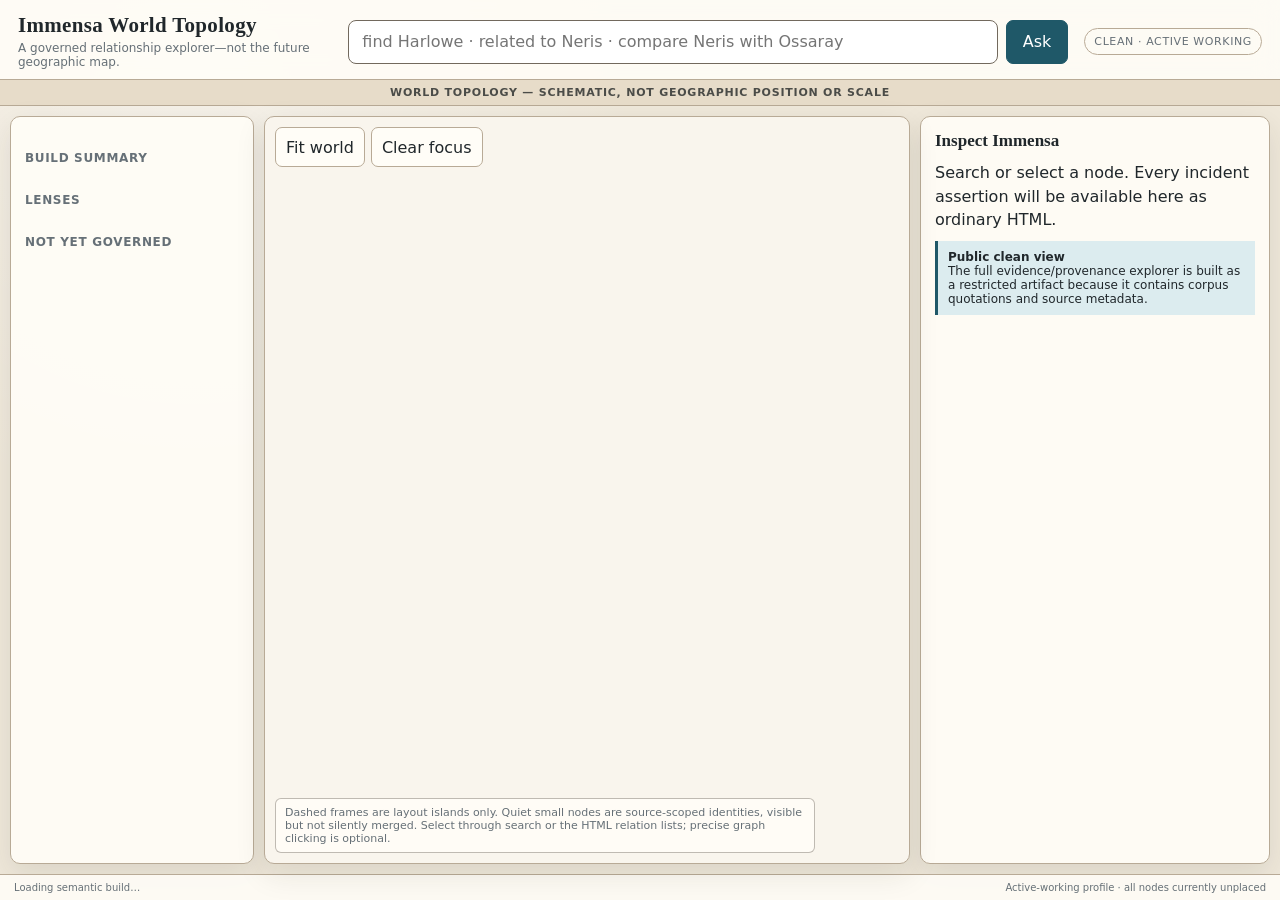
==== commit d7e53861: "publish: manual-interactive-graph-run-5" ====
--- a/interactive-graph/index.html
+++ b/interactive-graph/index.html
@@ -1,32 +1,17 @@
 <!doctype html>
-<html lang="en"><head><meta charset="utf-8"><meta name="viewport" content="width=device-width,initial-scale=1">
-<title>Immensa pilot atlas — derived schematics</title>
-<style>
-:root{--ink:#22242a;--muted:#656b75;--paper:#f5f0e6;--panel:#fffdf8;--story:#315d7a;--working:#756126;--explore:#73517d;--proposal:#bd651f;--negative:#a73535;--line:#a8a095}
-*{box-sizing:border-box}body{margin:0;background:var(--paper);color:var(--ink);font:15px/1.45 Georgia,serif}.wrap{max-width:1180px;margin:auto;padding:24px}
-h1{font-size:28px;margin:0 0 4px}.dek{color:var(--muted);max-width:900px}.tabs,.filters{display:flex;gap:8px;flex-wrap:wrap;margin:16px 0}.tabs button{border:1px solid #8c8478;background:#eee7da;padding:8px 12px;border-radius:5px;cursor:pointer}.tabs button.active{background:#2e3d47;color:white}
-.grid{display:grid;grid-template-columns:minmax(0,1fr) 310px;gap:14px}.map,.detail{background:var(--panel);border:1px solid #c9c0b2;border-radius:7px}.map{min-height:630px;overflow:hidden}.detail{padding:14px;min-height:300px}.detail h2{font-size:18px;margin-top:0}.detail code{font-size:12px}.badge{display:inline-block;border-radius:12px;padding:2px 7px;margin:2px;font:11px Arial,sans-serif;background:#e5e0d7}.badge.proposal{background:#f3d0b5;color:#71350b}.warn{padding:10px;border-left:4px solid var(--proposal);background:#fff1e4}.legend{font:12px Arial,sans-serif;color:var(--muted)}
-svg{width:100%;height:auto;aspect-ratio:900/690;display:block}.band{fill:#eef3f4}.band.deep{fill:#e9e5ef}.band.transition{fill:#f2eadc}.edge{stroke:var(--line);stroke-width:2;fill:none}.edge.directed{marker-end:url(#arrow)}.edge.conditional{stroke-dasharray:7 5}.edge.proposal{stroke:var(--proposal);stroke-width:3;stroke-dasharray:9 6}.edge.negative{stroke:var(--negative);stroke-dasharray:2 6}.edge-label{font:11px Arial,sans-serif;fill:#4c4b48;paint-order:stroke;stroke:#fffdf8;stroke-width:4px;stroke-linejoin:round}.node rect{fill:#fffdf8;stroke:#5e6871;stroke-width:2;rx:7}.node.route rect{stroke:#315d7a}.node.deep rect{stroke:#73517d}.node.proposal rect{stroke:var(--proposal);stroke-dasharray:6 4}.node text{font:12px Arial,sans-serif;fill:#1e2328}.node .sub{font-size:10px;fill:#666}.node{cursor:pointer}.hidden{display:none}
-@media(max-width:850px){.grid{grid-template-columns:1fr}.detail{min-height:180px}}@media print{.tabs,.filters{display:none}.grid{grid-template-columns:1fr}.detail{page-break-before:always}}
-</style></head><body><div class="wrap">
-<h1>Immensa pilot atlas</h1><p class="dek">Derived schematics, not a global map. Layout is not geography or scale. Fixed node sizes carry no centrality or narrative-importance claim; every relation has evidence lineage, authority and candidacy.</p>
-<div class="tabs" id="tabs"></div><div class="filters"><label><input id="showEvidence" type="checkbox" checked> normalized evidence</label><label><input id="showProposal" type="checkbox" checked> placement candidates</label><span class="legend">solid = evidenced relation · dashed = conditional · orange dashed = proposal · red dotted = explicit non-placement</span></div>
-<div class="grid"><div class="map"><svg id="svg" viewBox="0 0 900 690"><defs><marker id="arrow" viewBox="0 0 10 10" refX="9" refY="5" markerWidth="6" markerHeight="6" orient="auto-start-reverse"><path d="M 0 0 L 10 5 L 0 10 z" fill="#79746c"/></marker></defs><g id="bands"></g><g id="edges"></g><g id="nodes"></g></svg></div><aside class="detail" id="detail"><h2>How to read</h2><p>Select a node or edge. Source paths, quotes and feature tags appear here.</p><p class="warn">No proposal shown here is canon. Promotion requires an explicit owner decision and a corresponding corpus edit.</p></aside></div>
-</div><script>
-const DATA={"nodes": [{"pilot_id": "harlowe-onceway-greenmouth", "node_id": "H-HARLOWE", "label": "Harlowe", "feature_type": "settlement", "layer": "surface", "identity_status": "canonical_anchor", "authority_state": "STORY_FACT", "candidacy_level": "E1_NORMALIZED", "x": "100", "y": "255", "evidence_ids": "EV-H06;EV-H09", "feature_tags": "surface;place", "note": "No coordinates or wider region inferred."}, {"pilot_id": "harlowe-onceway-greenmouth", "node_id": "H-OLD-GATE", "label": "Old Onceway gate outside Harlowe", "feature_type": "route_terminal", "layer": "route", "identity_status": "instance", "authority_state": "STORY_FACT", "candidacy_level": "E1_NORMALIZED", "x": "230", "y": "105", "evidence_ids": "EV-H09", "feature_tags": "gate;onceway;old_route", "note": "Physical arch; exact offset from town is unstated."}, {"pilot_id": "harlowe-onceway-greenmouth", "node_id": "H-GREENMOUTH", "label": "Greenmouth", "feature_type": "settlement", "layer": "surface", "identity_status": "canonical_anchor", "authority_state": "STORY_FACT", "candidacy_level": "E1_NORMALIZED", "x": "735", "y": "255", "evidence_ids": "EV-H01;EV-H07;EV-H11", "feature_tags": "surface;place", "note": "No wider regional placement inferred."}, {"pilot_id": "harlowe-onceway-greenmouth", "node_id": "H-NEW-TERMINUS", "label": "New Onceway terminus, 12 miles from Harlowe", "feature_type": "route_terminal", "layer": "route", "identity_status": "instance", "authority_state": "STORY_FACT", "candidacy_level": "E1_NORMALIZED", "x": "230", "y": "425", "evidence_ids": "EV-H06", "feature_tags": "gate;onceway;new_route;offset_known", "note": "The terminal is not collapsed into Harlowe."}, {"pilot_id": "harlowe-onceway-greenmouth", "node_id": "H-OLD-ONCEWAY", "label": "Old Harlowe→Greenmouth Onceway", "feature_type": "hidden_road", "layer": "route", "identity_status": "instance", "authority_state": "STORY_FACT", "candidacy_level": "E1_NORMALIZED", "x": "480", "y": "105", "evidence_ids": "EV-H03;EV-H04;EV-H08", "feature_tags": "hidden_road;conditional;directed;one_use", "note": "Distinct route instance."}, {"pilot_id": "harlowe-onceway-greenmouth", "node_id": "H-NEW-ONCEWAY", "label": "New Greenmouth→Harlowe-country Onceway", "feature_type": "hidden_road", "layer": "route", "identity_status": "instance", "authority_state": "STORY_FACT", "candidacy_level": "E1_NORMALIZED", "x": "480", "y": "425", "evidence_ids": "EV-H06;EV-H07;EV-H10;EV-H11", "feature_tags": "hidden_road;conditional;directed;activation_window", "note": "Distinct route instance."}, {"pilot_id": "neris-belloway-ossaray", "node_id": "N-SURFACE-BASALT", "label": "Basalt country surface", "feature_type": "surface_region", "layer": "surface", "identity_status": "source_scoped_place", "authority_state": "STORY_FACT", "candidacy_level": "E1_NORMALIZED", "x": "100", "y": "70", "evidence_ids": "EV-N09", "feature_tags": "surface;unnamed_region", "note": "Name is descriptive and story-scoped."}, {"pilot_id": "neris-belloway-ossaray", "node_id": "N-HOLLOW-SINK", "label": "Hollow Sink / Upper Vent Three", "feature_type": "dungeon_gate", "layer": "transition", "identity_status": "canonical_local", "authority_state": "STORY_FACT", "candidacy_level": "E1_NORMALIZED", "x": "105", "y": "265", "evidence_ids": "EV-N09;EV-N10", "feature_tags": "dungeon;gate;surface_deep", "note": "Dungeon boundary ends at the Neris side."}, {"pilot_id": "neris-belloway-ossaray", "node_id": "N-CORUN-SURFACE", "label": "Corun Stair surface province", "feature_type": "surface_region", "layer": "surface", "identity_status": "source_scoped_unknown", "authority_state": "STORY_FACT", "candidacy_level": "E1_NORMALIZED", "x": "290", "y": "70", "evidence_ids": "EV-N06;EV-N08", "feature_tags": "surface;anonymous_endpoint", "note": "Not equated with any Belloway lift country."}, {"pilot_id": "neris-belloway-ossaray", "node_id": "N-CORUN-STAIR", "label": "Corun Stair", "feature_type": "vertical_route", "layer": "transition", "identity_status": "canonical_anchor", "authority_state": "STORY_FACT", "candidacy_level": "E1_NORMALIZED", "x": "300", "y": "265", "evidence_ids": "EV-N06;EV-N07;EV-N08", "feature_tags": "underway;vertical;freight;gate", "note": "Current story-end state is open and maintained."}, {"pilot_id": "neris-belloway-ossaray", "node_id": "N-SURFACE-A", "label": "Belloway lift country A (unnamed)", "feature_type": "surface_polity", "layer": "surface", "identity_status": "source_scoped_unknown", "authority_state": "MIXED_OR_UNSTATED", "candidacy_level": "E1_NORMALIZED", "x": "485", "y": "70", "evidence_ids": "EV-N04", "feature_tags": "surface;anonymous_endpoint;bookkeeping_label", "note": "A/B/C are bookkeeping labels only."}, {"pilot_id": "neris-belloway-ossaray", "node_id": "N-SURFACE-B", "label": "Belloway lift country B (unnamed)", "feature_type": "surface_polity", "layer": "surface", "identity_status": "source_scoped_unknown", "authority_state": "MIXED_OR_UNSTATED", "candidacy_level": "E1_NORMALIZED", "x": "625", "y": "150", "evidence_ids": "EV-N04", "feature_tags": "surface;anonymous_endpoint;bookkeeping_label", "note": "A/B/C are bookkeeping labels only."}, {"pilot_id": "neris-belloway-ossaray", "node_id": "N-SURFACE-C", "label": "Belloway lift country C (unnamed)", "feature_type": "surface_polity", "layer": "surface", "identity_status": "source_scoped_unknown", "authority_state": "MIXED_OR_UNSTATED", "candidacy_level": "E1_NORMALIZED", "x": "800", "y": "70", "evidence_ids": "EV-N04", "feature_tags": "surface;anonymous_endpoint;bookkeeping_label", "note": "A/B/C are bookkeeping labels only."}, {"pilot_id": "neris-belloway-ossaray", "node_id": "N-NERIS", "label": "Neris depth network", "feature_type": "deep_network", "layer": "deep", "identity_status": "canonical_anchor", "authority_state": "STORY_FACT", "candidacy_level": "E1_NORMALIZED", "x": "185", "y": "500", "evidence_ids": "EV-N03;EV-N05;EV-N11", "feature_tags": "deep;network;polity;ninety_cities", "note": "Place/network/polity facets remain one anchor."}, {"pilot_id": "neris-belloway-ossaray", "node_id": "N-BLACK-SEA", "label": "Black inland sea", "feature_type": "seaform", "layer": "deep", "identity_status": "source_scoped_place", "authority_state": "STORY_FACT", "candidacy_level": "E1_NORMALIZED", "x": "105", "y": "625", "evidence_ids": "EV-N11", "feature_tags": "deep;inland_sea;unnamed", "note": "Contained in Neris; no size inferred."}, {"pilot_id": "neris-belloway-ossaray", "node_id": "N-THREADING", "label": "The Threading", "feature_type": "natural_passage", "layer": "deep", "identity_status": "canonical_anchor", "authority_state": "MIXED_OR_UNSTATED", "candidacy_level": "E1_NORMALIZED", "x": "410", "y": "500", "evidence_ids": "EV-N03;EV-N13;EV-N14", "feature_tags": "deep;natural_passage;conditional;currently_shut", "note": "Not classified as Underway or Hidden Road on current evidence."}, {"pilot_id": "neris-belloway-ossaray", "node_id": "N-OSSARAY", "label": "Ossaray (surface exonym: Underclay)", "feature_type": "deep_country", "layer": "deep", "identity_status": "canonical_anchor", "authority_state": "MIXED_OR_UNSTATED", "candidacy_level": "E1_NORMALIZED", "x": "640", "y": "500", "evidence_ids": "EV-N01;EV-N02;EV-N03", "feature_tags": "deep;country;endonym;surveyed_extent", "note": "Underclay is an alias, not a second node."}, {"pilot_id": "neris-belloway-ossaray", "node_id": "N-BELLOWAY", "label": "Belloway", "feature_type": "deep_town", "layer": "deep", "identity_status": "canonical_anchor", "authority_state": "MIXED_OR_UNSTATED", "candidacy_level": "E1_NORMALIZED", "x": "640", "y": "385", "evidence_ids": "EV-N04", "feature_tags": "deep;town;lift_hub", "note": "Explicitly the essay narrator's town in Ossaray."}, {"pilot_id": "neris-belloway-ossaray", "node_id": "N-CANNET", "label": "Cannet Vents", "feature_type": "unclaimed_workings", "layer": "deep", "identity_status": "canonical_local", "authority_state": "STORY_FACT", "candidacy_level": "E1_NORMALIZED", "x": "825", "y": "625", "evidence_ids": "EV-N12", "feature_tags": "deep;shaft;unclaimed;negative_placement", "note": "Neither Ossaray nor Neris; not a connector."}, {"pilot_id": "moonmilk-region-reuse", "node_id": "M-PASTURE", "label": "Moonmilk Chalk Pasture", "feature_type": "named_region", "layer": "surface", "identity_status": "canonical_local", "authority_state": "EXPLORATORY_PROPOSAL", "candidacy_level": "E1_NORMALIZED", "x": "395", "y": "80", "evidence_ids": "EV-M01", "feature_tags": "chalk_hills;pasture;one_active_source", "note": "Reuse target; still non-canon material."}, {"pilot_id": "moonmilk-region-reuse", "node_id": "M-ECOLOGY", "label": "Moonmilk pasture food web", "feature_type": "ecology", "layer": "ecological", "identity_status": "canonical_local", "authority_state": "EXPLORATORY_PROPOSAL", "candidacy_level": "E1_NORMALIZED", "x": "160", "y": "190", "evidence_ids": "EV-M02", "feature_tags": "ecology;pale_goats;chalkwort;mooncap_fungi;cave_moths;blind_swifts", "note": "Existing ecological assemblage."}, {"pilot_id": "moonmilk-region-reuse", "node_id": "M-CHEESE", "label": "Faintly glowing cheese", "feature_type": "product", "layer": "industry", "identity_status": "canonical_local", "authority_state": "EXPLORATORY_PROPOSAL", "candidacy_level": "E1_NORMALIZED", "x": "170", "y": "335", "evidence_ids": "EV-M03", "feature_tags": "food;dairy;unreliable_glow", "note": "Existing product relation."}, {"pilot_id": "moonmilk-region-reuse", "node_id": "M-REPUBLICS", "label": "Moonmilk Republics", "feature_type": "society", "layer": "social", "identity_status": "canonical_local", "authority_state": "EXPLORATORY_PROPOSAL", "candidacy_level": "E1_NORMALIZED", "x": "570", "y": "200", "evidence_ids": "EV-M04", "feature_tags": "society;village_republics;chalk_hills;cave_fed_pastures", "note": "Compatible corpus society; placement is the proposal, not its content."}, {"pilot_id": "moonmilk-region-reuse", "node_id": "M-CULTURE", "label": "Taste, cellar shares and fermentation lineages", "feature_type": "culture", "layer": "cultural", "identity_status": "canonical_local", "authority_state": "EXPLORATORY_PROPOSAL", "candidacy_level": "E1_NORMALIZED", "x": "700", "y": "355", "evidence_ids": "EV-M06;EV-M07", "feature_tags": "culture;taste;marriage;heritage", "note": "Already attributed to the Republics."}, {"pilot_id": "moonmilk-region-reuse", "node_id": "M-INDUSTRY", "label": "Cheese and cultured-dairy stack", "feature_type": "industry", "layer": "industry", "identity_status": "generic_working_concept", "authority_state": "EXPLORATORY_PROPOSAL", "candidacy_level": "P1_REUSE_CANDIDATE", "x": "395", "y": "465", "evidence_ids": "EV-M08", "feature_tags": "industry;fermentation;aging;humidity;pest_control", "note": "Generic OT187 practice proposed as this region's ordinary industry baseline."}, {"pilot_id": "moonmilk-region-reuse", "node_id": "M-SELLA", "label": "Sella Rook", "feature_type": "person", "layer": "agent", "identity_status": "canonical_local", "authority_state": "EXPLORATORY_PROPOSAL", "candidacy_level": "E1_NORMALIZED", "x": "805", "y": "145", "evidence_ids": "EV-M05", "feature_tags": "inhabitant;cheesemaker", "note": "Known inhabitant of the Republics."}, {"pilot_id": "moonmilk-region-reuse", "node_id": "M-FEN", "label": "Fen “Brightwheel” Oss", "feature_type": "person", "layer": "agent", "identity_status": "canonical_local", "authority_state": "EXPLORATORY_PROPOSAL", "candidacy_level": "E1_NORMALIZED", "x": "805", "y": "265", "evidence_ids": "EV-M05", "feature_tags": "inhabitant;merchant", "note": "Known inhabitant of the Republics."}, {"pilot_id": "moonmilk-region-reuse", "node_id": "M-RULE", "label": "“A cheese with no smell has no courage.”", "feature_type": "saying", "layer": "cultural", "identity_status": "mobile_unlocated", "authority_state": "NON_BINDING", "candidacy_level": "P1_REUSE_CANDIDATE", "x": "585", "y": "535", "evidence_ids": "EV-M09;EV-M10", "feature_tags": "culture;saying;mobile", "note": "Proposed local circulation; wording remains non-binding."}], "edges": [{"pilot_id": "harlowe-onceway-greenmouth", "edge_id": "H-E01", "from_node": "H-HARLOWE", "to_node": "H-OLD-GATE", "relation": "outside_settlement", "directionality": "undirected_relation", "layer": "surface", "authority_state": "STORY_FACT", "candidacy_level": "E1_NORMALIZED", "physical_distance": "unstated", "interior_route_length": "", "journey_time": "", "access_condition": "", "activation_window": "", "current_state": "standing", "evidence_ids": "EV-H09", "feature_tags": "local_offset_unknown", "note": "Do not draw this as a measured town radius."}, {"pilot_id": "harlowe-onceway-greenmouth", "edge_id": "H-E02", "from_node": "H-OLD-GATE", "to_node": "H-OLD-ONCEWAY", "relation": "enters_route", "directionality": "directed", "layer": "route", "authority_state": "STORY_FACT", "candidacy_level": "E1_NORMALIZED", "physical_distance": "", "interior_route_length": "", "journey_time": "", "access_condition": "one use per person per road", "activation_window": "", "current_state": "standing", "evidence_ids": "EV-H04;EV-H08", "feature_tags": "conditional;one_use", "note": "Eligibility is personal and consumed for this route instance."}, {"pilot_id": "harlowe-onceway-greenmouth", "edge_id": "H-E03", "from_node": "H-OLD-ONCEWAY", "to_node": "H-GREENMOUTH", "relation": "exits_at", "directionality": "directed", "layer": "route", "authority_state": "STORY_FACT", "candidacy_level": "E1_NORMALIZED", "physical_distance": "", "interior_route_length": "900 miles", "journey_time": "one day", "access_condition": "one use per person per road", "activation_window": "", "current_state": "standing", "evidence_ids": "EV-H03;EV-H04;EV-H08", "feature_tags": "directed;hidden_road;interior_distance", "note": "Nine hundred miles is recorded as route-interior traversal, not ordinary exterior separation."}, {"pilot_id": "harlowe-onceway-greenmouth", "edge_id": "H-E04", "from_node": "H-GREENMOUTH", "to_node": "H-HARLOWE", "relation": "ordinary_long_route_observation", "directionality": "directed", "layer": "route", "authority_state": "STORY_FACT", "candidacy_level": "E1_NORMALIZED", "physical_distance": "about 9,000 miles", "interior_route_length": "", "journey_time": "three years in the cited courier journey", "access_condition": "ordinary travel; route sections can close and intermediaries fail", "activation_window": "", "current_state": "variable", "evidence_ids": "EV-H01;EV-H02;EV-H05", "feature_tags": "directed;ordinary_route;friction", "note": "One observed direction; no symmetric travel time is invented."}, {"pilot_id": "harlowe-onceway-greenmouth", "edge_id": "H-E05", "from_node": "H-GREENMOUTH", "to_node": "H-NEW-ONCEWAY", "relation": "enters_route", "directionality": "directed", "layer": "route", "authority_state": "STORY_FACT", "candidacy_level": "E1_NORMALIZED", "physical_distance": "", "interior_route_length": "", "journey_time": "", "access_condition": "eligible for this road", "activation_window": "opens next spring; active six hours", "current_state": "seasonal opening observed", "evidence_ids": "EV-H06;EV-H07;EV-H10;EV-H11", "feature_tags": "conditional;activation_window", "note": "The story does not give this road's interior length."}, {"pilot_id": "harlowe-onceway-greenmouth", "edge_id": "H-E06", "from_node": "H-NEW-ONCEWAY", "to_node": "H-NEW-TERMINUS", "relation": "exits_at", "directionality": "directed", "layer": "route", "authority_state": "STORY_FACT", "candidacy_level": "E1_NORMALIZED", "physical_distance": "", "interior_route_length": "", "journey_time": "", "access_condition": "eligible for this road", "activation_window": "active six hours", "current_state": "groups arrived", "evidence_ids": "EV-H07;EV-H10;EV-H11", "feature_tags": "directed;hidden_road;group_passage", "note": "Exact Greenmouth-side gate location is not separately stated."}, {"pilot_id": "harlowe-onceway-greenmouth", "edge_id": "H-E07", "from_node": "H-NEW-TERMINUS", "to_node": "H-HARLOWE", "relation": "terminal_offset", "directionality": "undirected_relation", "layer": "surface", "authority_state": "STORY_FACT", "candidacy_level": "E1_NORMALIZED", "physical_distance": "12 miles", "interior_route_length": "", "journey_time": "", "access_condition": "ordinary local travel", "activation_window": "", "current_state": "standing", "evidence_ids": "EV-H06", "feature_tags": "physical_distance;local_connection", "note": "No road quality or travel time inferred for the final twelve miles."}, {"pilot_id": "neris-belloway-ossaray", "edge_id": "N-E01", "from_node": "N-SURFACE-BASALT", "to_node": "N-HOLLOW-SINK", "relation": "lies_below", "directionality": "undirected_relation", "layer": "vertical", "authority_state": "STORY_FACT", "candidacy_level": "E1_NORMALIZED", "physical_distance": "unstated", "interior_route_length": "", "journey_time": "", "access_condition": "", "activation_window": "", "current_state": "standing", "evidence_ids": "EV-N09", "feature_tags": "vertical;dungeon", "note": "Basalt country is source-scoped."}, {"pilot_id": "neris-belloway-ossaray", "edge_id": "N-E02", "from_node": "N-HOLLOW-SINK", "to_node": "N-NERIS", "relation": "gate_connection", "directionality": "bidirectional_explicit", "layer": "transition", "authority_state": "STORY_FACT", "candidacy_level": "E1_NORMALIZED", "physical_distance": "", "interior_route_length": "", "journey_time": "", "access_condition": "customs and gate access", "activation_window": "", "current_state": "open after story events", "evidence_ids": "EV-N10", "feature_tags": "gate;surface_deep;dungeon_boundary", "note": "No claim that Hollow Sink remains part of Neris."}, {"pilot_id": "neris-belloway-ossaray", "edge_id": "N-E03", "from_node": "N-NERIS", "to_node": "N-BLACK-SEA", "relation": "contains", "directionality": "undirected_relation", "layer": "deep", "authority_state": "STORY_FACT", "candidacy_level": "E1_NORMALIZED", "physical_distance": "14 miles below surface at Neris", "interior_route_length": "", "journey_time": "much farther by walkable route", "access_condition": "", "activation_window": "", "current_state": "standing", "evidence_ids": "EV-N11", "feature_tags": "physical_depth;route_distance_separate", "note": "The 14-mile depth is not converted into a path length."}, {"pilot_id": "neris-belloway-ossaray", "edge_id": "N-E04", "from_node": "N-NERIS", "to_node": "N-CORUN-STAIR", "relation": "connects_to_vertical_route", "directionality": "undirected_relation", "layer": "transition", "authority_state": "STORY_FACT", "candidacy_level": "E1_NORMALIZED", "physical_distance": "", "interior_route_length": "", "journey_time": "", "access_condition": "licensed/maintained way", "activation_window": "", "current_state": "open", "evidence_ids": "EV-N05;EV-N08", "feature_tags": "underway;vertical", "note": "Connection is explicit; exact Neris landing is unplaced."}, {"pilot_id": "neris-belloway-ossaray", "edge_id": "N-E05", "from_node": "N-CORUN-STAIR", "to_node": "N-CORUN-SURFACE", "relation": "connects_surface", "directionality": "undirected_relation", "layer": "vertical", "authority_state": "STORY_FACT", "candidacy_level": "E1_NORMALIZED", "physical_distance": "unstated", "interior_route_length": "", "journey_time": "", "access_condition": "freight caravans four abreast", "activation_window": "", "current_state": "open; formerly sealed 300 years", "evidence_ids": "EV-N06;EV-N07;EV-N08", "feature_tags": "underway;freight;historical_state", "note": "Surface endpoint is deliberately anonymous."}, {"pilot_id": "neris-belloway-ossaray", "edge_id": "N-E06", "from_node": "N-NERIS", "to_node": "N-THREADING", "relation": "passage_endpoint", "directionality": "undirected_relation", "layer": "deep", "authority_state": "MIXED_OR_UNSTATED", "candidacy_level": "E1_NORMALIZED", "physical_distance": "", "interior_route_length": "", "journey_time": "nine days/about a week when open", "access_condition": "passage must be open", "activation_window": "", "current_state": "currently shut in G05", "evidence_ids": "EV-N03;EV-N13", "feature_tags": "conditional;natural_passage", "note": "No mechanism or key inferred."}, {"pilot_id": "neris-belloway-ossaray", "edge_id": "N-E07", "from_node": "N-THREADING", "to_node": "N-OSSARAY", "relation": "passage_endpoint", "directionality": "undirected_relation", "layer": "deep", "authority_state": "MIXED_OR_UNSTATED", "candidacy_level": "E1_NORMALIZED", "physical_distance": "", "interior_route_length": "", "journey_time": "nine days/about a week when open", "access_condition": "passage must be open", "activation_window": "", "current_state": "currently shut in G05", "evidence_ids": "EV-N03;EV-N13;EV-N14", "feature_tags": "conditional;natural_passage;not_underway;not_hidden_road", "note": "Current classification is evidence-sensitive."}, {"pilot_id": "neris-belloway-ossaray", "edge_id": "N-E08", "from_node": "N-BELLOWAY", "to_node": "N-OSSARAY", "relation": "contained_in", "directionality": "undirected_relation", "layer": "deep", "authority_state": "MIXED_OR_UNSTATED", "candidacy_level": "E1_NORMALIZED", "physical_distance": "", "interior_route_length": "", "journey_time": "", "access_condition": "", "activation_window": "", "current_state": "standing", "evidence_ids": "EV-N04", "feature_tags": "containment;town", "note": "Explicit “my town” in Ossaray narration."}, {"pilot_id": "neris-belloway-ossaray", "edge_id": "N-E09", "from_node": "N-BELLOWAY", "to_node": "N-SURFACE-A", "relation": "lift_connection", "directionality": "unspecified", "layer": "vertical", "authority_state": "MIXED_OR_UNSTATED", "candidacy_level": "E1_NORMALIZED", "physical_distance": "unstated", "interior_route_length": "", "journey_time": "", "access_condition": "lift access", "activation_window": "", "current_state": "standing", "evidence_ids": "EV-N04", "feature_tags": "lift;anonymous_endpoint", "note": "One of three explicitly different countries; direction and travel time unstated."}, {"pilot_id": "neris-belloway-ossaray", "edge_id": "N-E10", "from_node": "N-BELLOWAY", "to_node": "N-SURFACE-B", "relation": "lift_connection", "directionality": "unspecified", "layer": "vertical", "authority_state": "MIXED_OR_UNSTATED", "candidacy_level": "E1_NORMALIZED", "physical_distance": "unstated", "interior_route_length": "", "journey_time": "", "access_condition": "lift access", "activation_window": "", "current_state": "standing", "evidence_ids": "EV-N04", "feature_tags": "lift;anonymous_endpoint", "note": "Bookkeeping split of the stated count."}, {"pilot_id": "neris-belloway-ossaray", "edge_id": "N-E11", "from_node": "N-BELLOWAY", "to_node": "N-SURFACE-C", "relation": "lift_connection", "directionality": "unspecified", "layer": "vertical", "authority_state": "MIXED_OR_UNSTATED", "candidacy_level": "E1_NORMALIZED", "physical_distance": "unstated", "interior_route_length": "", "journey_time": "", "access_condition": "lift access", "activation_window": "", "current_state": "standing", "evidence_ids": "EV-N04", "feature_tags": "lift;anonymous_endpoint", "note": "Bookkeeping split of the stated count."}, {"pilot_id": "neris-belloway-ossaray", "edge_id": "N-E12", "from_node": "N-CANNET", "to_node": "N-OSSARAY", "relation": "explicitly_not_within", "directionality": "negative_placement", "layer": "deep", "authority_state": "STORY_FACT", "candidacy_level": "E1_NORMALIZED", "physical_distance": "", "interior_route_length": "", "journey_time": "", "access_condition": "", "activation_window": "", "current_state": "unclaimed", "evidence_ids": "EV-N12", "feature_tags": "negative_placement;no_topological_connection", "note": "Display-only negative relation; excluded from connectivity."}, {"pilot_id": "neris-belloway-ossaray", "edge_id": "N-E13", "from_node": "N-CANNET", "to_node": "N-NERIS", "relation": "explicitly_not_within", "directionality": "negative_placement", "layer": "deep", "authority_state": "STORY_FACT", "candidacy_level": "E1_NORMALIZED", "physical_distance": "", "interior_route_length": "", "journey_time": "", "access_condition": "", "activation_window": "", "current_state": "unclaimed", "evidence_ids": "EV-N12", "feature_tags": "negative_placement;no_topological_connection", "note": "Display-only negative relation; excluded from connectivity."}, {"pilot_id": "moonmilk-region-reuse", "edge_id": "M-E01", "from_node": "M-ECOLOGY", "to_node": "M-PASTURE", "relation": "occurs_in", "directionality": "undirected_relation", "layer": "ecological", "authority_state": "EXPLORATORY_PROPOSAL", "candidacy_level": "E1_NORMALIZED", "physical_distance": "", "interior_route_length": "", "journey_time": "", "access_condition": "", "activation_window": "", "current_state": "stated", "evidence_ids": "EV-M01;EV-M02", "feature_tags": "ecology;containment", "note": "Existing same-entry relation."}, {"pilot_id": "moonmilk-region-reuse", "edge_id": "M-E02", "from_node": "M-ECOLOGY", "to_node": "M-CHEESE", "relation": "produces_food_chain_input", "directionality": "directed", "layer": "industry", "authority_state": "EXPLORATORY_PROPOSAL", "candidacy_level": "E1_NORMALIZED", "physical_distance": "", "interior_route_length": "", "journey_time": "", "access_condition": "", "activation_window": "", "current_state": "stated", "evidence_ids": "EV-M03", "feature_tags": "ecology;product", "note": "Existing same-entry relation."}, {"pilot_id": "moonmilk-region-reuse", "edge_id": "M-E03", "from_node": "M-REPUBLICS", "to_node": "M-PASTURE", "relation": "proposed_region_reuse", "directionality": "undirected_relation", "layer": "social", "authority_state": "EXPLORATORY_PROPOSAL", "candidacy_level": "P1_REUSE_CANDIDATE", "physical_distance": "", "interior_route_length": "", "journey_time": "", "access_condition": "owner adoption required", "activation_window": "", "current_state": "proposal", "evidence_ids": "EV-M01;EV-M04", "feature_tags": "placement_candidate;name_match;habitat_match", "note": "Strong fit, but no source explicitly says the Republics occupy this named pasture."}, {"pilot_id": "moonmilk-region-reuse", "edge_id": "M-E04", "from_node": "M-CULTURE", "to_node": "M-REPUBLICS", "relation": "attributed_to", "directionality": "undirected_relation", "layer": "cultural", "authority_state": "EXPLORATORY_PROPOSAL", "candidacy_level": "E1_NORMALIZED", "physical_distance": "", "interior_route_length": "", "journey_time": "", "access_condition": "", "activation_window": "", "current_state": "stated", "evidence_ids": "EV-M06;EV-M07", "feature_tags": "culture;society", "note": "Existing same-entry attribution."}, {"pilot_id": "moonmilk-region-reuse", "edge_id": "M-E05", "from_node": "M-SELLA", "to_node": "M-REPUBLICS", "relation": "known_inhabitant_of", "directionality": "undirected_relation", "layer": "agent", "authority_state": "EXPLORATORY_PROPOSAL", "candidacy_level": "E1_NORMALIZED", "physical_distance": "", "interior_route_length": "", "journey_time": "", "access_condition": "", "activation_window": "", "current_state": "stated", "evidence_ids": "EV-M05", "feature_tags": "inhabitant;person", "note": "Placement in the named pasture depends on M-E03."}, {"pilot_id": "moonmilk-region-reuse", "edge_id": "M-E06", "from_node": "M-FEN", "to_node": "M-REPUBLICS", "relation": "known_inhabitant_of", "directionality": "undirected_relation", "layer": "agent", "authority_state": "EXPLORATORY_PROPOSAL", "candidacy_level": "E1_NORMALIZED", "physical_distance": "", "interior_route_length": "", "journey_time": "", "access_condition": "", "activation_window": "", "current_state": "stated", "evidence_ids": "EV-M05", "feature_tags": "inhabitant;person", "note": "Placement in the named pasture depends on M-E03."}, {"pilot_id": "moonmilk-region-reuse", "edge_id": "M-E07", "from_node": "M-INDUSTRY", "to_node": "M-REPUBLICS", "relation": "proposed_industry_baseline", "directionality": "undirected_relation", "layer": "industry", "authority_state": "EXPLORATORY_PROPOSAL", "candidacy_level": "P1_REUSE_CANDIDATE", "physical_distance": "", "interior_route_length": "", "journey_time": "", "access_condition": "owner adoption required", "activation_window": "", "current_state": "proposal", "evidence_ids": "EV-M03;EV-M04;EV-M07;EV-M08", "feature_tags": "industry_candidate;corpus_reuse", "note": "OT187 supplies process coherence without adding invisible magic."}, {"pilot_id": "moonmilk-region-reuse", "edge_id": "M-E08", "from_node": "M-RULE", "to_node": "M-REPUBLICS", "relation": "proposed_local_circulation", "directionality": "undirected_relation", "layer": "cultural", "authority_state": "NON_BINDING", "candidacy_level": "P1_REUSE_CANDIDATE", "physical_distance": "", "interior_route_length": "", "journey_time": "", "access_condition": "owner adoption required", "activation_window": "", "current_state": "proposal", "evidence_ids": "EV-M09;EV-M10", "feature_tags": "culture_candidate;mobile_saying", "note": "The saying may remain mobile even if not adopted here."}], "evidence": [{"evidence_id": "EV-H01", "pilot_id": "harlowe-onceway-greenmouth", "authority_state": "STORY_FACT", "candidacy_level": "E0_CITED", "source_path": "Short Stories/334 — The One-Way Road.txt", "line_start": "13", "quote": "The courier had traveled for three years to reach him.", "lineage_id": "L-STORY-334", "note": "Observed Greenmouth-to-Harlowe journey time in this delivery.", "source_id": "1BaWCgpgpmCK3v1Nnt_Y4t15rsagjifOYrroW5mjdoDk", "source_url": "https://docs.google.com/document/d/1BaWCgpgpmCK3v1Nnt_Y4t15rsagjifOYrroW5mjdoDk/edit?usp=drivesdk", "evidence_valid": "yes", "validation_note": ""}, {"evidence_id": "EV-H02", "pilot_id": "harlowe-onceway-greenmouth", "authority_state": "STORY_FACT", "candidacy_level": "E0_CITED", "source_path": "Short Stories/334 — The One-Way Road.txt", "line_start": "70", "quote": "“About nine thousand miles.”", "lineage_id": "L-STORY-334", "note": "Ordinary long-road distance stated by the courier.", "source_id": "1BaWCgpgpmCK3v1Nnt_Y4t15rsagjifOYrroW5mjdoDk", "source_url": "https://docs.google.com/document/d/1BaWCgpgpmCK3v1Nnt_Y4t15rsagjifOYrroW5mjdoDk/edit?usp=drivesdk", "evidence_valid": "yes", "validation_note": ""}, {"evidence_id": "EV-H03", "pilot_id": "harlowe-onceway-greenmouth", "authority_state": "STORY_FACT", "candidacy_level": "E0_CITED", "source_path": "Short Stories/334 — The One-Way Road.txt", "line_start": "100", "quote": "Onceway could cross nine hundred miles in one day.", "lineage_id": "L-STORY-334", "note": "Old Harlowe-to-Greenmouth Onceway performance.", "source_id": "1BaWCgpgpmCK3v1Nnt_Y4t15rsagjifOYrroW5mjdoDk", "source_url": "https://docs.google.com/document/d/1BaWCgpgpmCK3v1Nnt_Y4t15rsagjifOYrroW5mjdoDk/edit?usp=drivesdk", "evidence_valid": "yes", "validation_note": ""}, {"evidence_id": "EV-H04", "pilot_id": "harlowe-onceway-greenmouth", "authority_state": "STORY_FACT", "candidacy_level": "E0_CITED", "source_path": "Short Stories/334 — The One-Way Road.txt", "line_start": "106", "quote": "One use per person.", "lineage_id": "L-STORY-334", "note": "Eligibility rule; story later establishes it applies per road.", "source_id": "1BaWCgpgpmCK3v1Nnt_Y4t15rsagjifOYrroW5mjdoDk", "source_url": "https://docs.google.com/document/d/1BaWCgpgpmCK3v1Nnt_Y4t15rsagjifOYrroW5mjdoDk/edit?usp=drivesdk", "evidence_valid": "yes", "validation_note": ""}, {"evidence_id": "EV-H05", "pilot_id": "harlowe-onceway-greenmouth", "authority_state": "STORY_FACT", "candidacy_level": "E0_CITED", "source_path": "Short Stories/334 — The One-Way Road.txt", "line_start": "199", "quote": "message routes changed, intermediaries failed, wars closed sections of the ordinary long road", "lineage_id": "L-STORY-334", "note": "Accessibility/friction history; not a change in physical distance.", "source_id": "1BaWCgpgpmCK3v1Nnt_Y4t15rsagjifOYrroW5mjdoDk", "source_url": "https://docs.google.com/document/d/1BaWCgpgpmCK3v1Nnt_Y4t15rsagjifOYrroW5mjdoDk/edit?usp=drivesdk", "evidence_valid": "yes", "validation_note": ""}, {"evidence_id": "EV-H06", "pilot_id": "harlowe-onceway-greenmouth", "authority_state": "STORY_FACT", "candidacy_level": "E0_CITED", "source_path": "Short Stories/334 — The One-Way Road.txt", "line_start": "298", "quote": "There is a Onceway opening here next spring that terminates twelve miles from Harlowe.", "lineage_id": "L-STORY-334", "note": "New return-route opening and terminal offset.", "source_id": "1BaWCgpgpmCK3v1Nnt_Y4t15rsagjifOYrroW5mjdoDk", "source_url": "https://docs.google.com/document/d/1BaWCgpgpmCK3v1Nnt_Y4t15rsagjifOYrroW5mjdoDk/edit?usp=drivesdk", "evidence_valid": "yes", "validation_note": ""}, {"evidence_id": "EV-H07", "pilot_id": "harlowe-onceway-greenmouth", "authority_state": "STORY_FACT", "candidacy_level": "E0_CITED", "source_path": "Short Stories/334 — The One-Way Road.txt", "line_start": "322", "quote": "The newly discovered Onceway ran from Greenmouth westward to Harlowe country.", "lineage_id": "L-STORY-334", "note": "Direction of the new road.", "source_id": "1BaWCgpgpmCK3v1Nnt_Y4t15rsagjifOYrroW5mjdoDk", "source_url": "https://docs.google.com/document/d/1BaWCgpgpmCK3v1Nnt_Y4t15rsagjifOYrroW5mjdoDk/edit?usp=drivesdk", "evidence_valid": "yes", "validation_note": ""}, {"evidence_id": "EV-H08", "pilot_id": "harlowe-onceway-greenmouth", "authority_state": "STORY_FACT", "candidacy_level": "E0_CITED", "source_path": "Short Stories/334 — The One-Way Road.txt", "line_start": "343", "quote": "she had already used the old Harlowe-to-Greenmouth road decades ago; that old route remained closed to her forever", "lineage_id": "L-STORY-334", "note": "Proves route-instance identity and one-use-per-road behavior.", "source_id": "1BaWCgpgpmCK3v1Nnt_Y4t15rsagjifOYrroW5mjdoDk", "source_url": "https://docs.google.com/document/d/1BaWCgpgpmCK3v1Nnt_Y4t15rsagjifOYrroW5mjdoDk/edit?usp=drivesdk", "evidence_valid": "yes", "validation_note": ""}, {"evidence_id": "EV-H09", "pilot_id": "harlowe-onceway-greenmouth", "authority_state": "STORY_FACT", "candidacy_level": "E0_CITED", "source_path": "Short Stories/334 — The One-Way Road.txt", "line_start": "502", "quote": "It still stood outside Harlowe.", "lineage_id": "L-STORY-334", "note": "Old Harlowe-side arch location.", "source_id": "1BaWCgpgpmCK3v1Nnt_Y4t15rsagjifOYrroW5mjdoDk", "source_url": "https://docs.google.com/document/d/1BaWCgpgpmCK3v1Nnt_Y4t15rsagjifOYrroW5mjdoDk/edit?usp=drivesdk", "evidence_valid": "yes", "validation_note": ""}, {"evidence_id": "EV-H10", "pilot_id": "harlowe-onceway-greenmouth", "authority_state": "STORY_FACT", "candidacy_level": "E0_CITED", "source_path": "Short Stories/334 — The One-Way Road.txt", "line_start": "595", "quote": "The road was active for six hours.", "lineage_id": "L-STORY-334", "note": "Activation window of the new return road.", "source_id": "1BaWCgpgpmCK3v1Nnt_Y4t15rsagjifOYrroW5mjdoDk", "source_url": "https://docs.google.com/document/d/1BaWCgpgpmCK3v1Nnt_Y4t15rsagjifOYrroW5mjdoDk/edit?usp=drivesdk", "evidence_valid": "yes", "validation_note": ""}, {"evidence_id": "EV-H11", "pilot_id": "harlowe-onceway-greenmouth", "authority_state": "STORY_FACT", "candidacy_level": "E0_CITED", "source_path": "Short Stories/334 — The One-Way Road.txt", "line_start": "598", "quote": "People arrived from Greenmouth in small groups.", "lineage_id": "L-STORY-334", "note": "Observed direction and group passage during activation.", "source_id": "1BaWCgpgpmCK3v1Nnt_Y4t15rsagjifOYrroW5mjdoDk", "source_url": "https://docs.google.com/document/d/1BaWCgpgpmCK3v1Nnt_Y4t15rsagjifOYrroW5mjdoDk/edit?usp=drivesdk", "evidence_valid": "yes", "validation_note": ""}, {"evidence_id": "EV-N01", "pilot_id": "neris-belloway-ossaray", "authority_state": "MIXED_OR_UNSTATED", "candidacy_level": "E0_CITED", "source_path": "Essays/E08 — Underclay.txt", "line_start": "10", "quote": "You call us Underclay. We call our country Ossaray", "lineage_id": "L-ESSAY-E08", "note": "Explicit exonym/endonym identity.", "source_id": "1tn5lnFkcVQ2JpsxYQRulH_E5JzR_ywqYUs1MZg-aJ0s", "source_url": "https://docs.google.com/document/d/1tn5lnFkcVQ2JpsxYQRulH_E5JzR_ywqYUs1MZg-aJ0s/edit?usp=drivesdk", "evidence_valid": "yes", "validation_note": ""}, {"evidence_id": "EV-N02", "pilot_id": "neris-belloway-ossaray", "authority_state": "MIXED_OR_UNSTATED", "candidacy_level": "E0_CITED", "source_path": "Essays/E08 — Underclay.txt", "line_start": "16", "quote": "Ossaray is eleven hundred miles across at its widest survey.", "lineage_id": "L-ESSAY-E08", "note": "Physical surveyed extent; not journey time.", "source_id": "1tn5lnFkcVQ2JpsxYQRulH_E5JzR_ywqYUs1MZg-aJ0s", "source_url": "https://docs.google.com/document/d/1tn5lnFkcVQ2JpsxYQRulH_E5JzR_ywqYUs1MZg-aJ0s/edit?usp=drivesdk", "evidence_valid": "yes", "validation_note": ""}, {"evidence_id": "EV-N03", "pilot_id": "neris-belloway-ossaray", "authority_state": "MIXED_OR_UNSTATED", "candidacy_level": "E0_CITED", "source_path": "Essays/E08 — Underclay.txt", "line_start": "34", "quote": "Our two networks connect at exactly one known point, the Threading, which is a nine-day passage that has been open in living memory and closed in living memory", "lineage_id": "L-ESSAY-E08", "note": "Ossaray/Neris connection, journey time and conditional state.", "source_id": "1tn5lnFkcVQ2JpsxYQRulH_E5JzR_ywqYUs1MZg-aJ0s", "source_url": "https://docs.google.com/document/d/1tn5lnFkcVQ2JpsxYQRulH_E5JzR_ywqYUs1MZg-aJ0s/edit?usp=drivesdk", "evidence_valid": "yes", "validation_note": ""}, {"evidence_id": "EV-N04", "pilot_id": "neris-belloway-ossaray", "authority_state": "MIXED_OR_UNSTATED", "candidacy_level": "E0_CITED", "source_path": "Essays/E08 — Underclay.txt", "line_start": "43", "quote": "A man in my town of Belloway who wishes to visit the surface has a choice of three lifts, and they come out in three different countries", "lineage_id": "L-ESSAY-E08", "note": "Belloway containment and three anonymous surface endpoints.", "source_id": "1tn5lnFkcVQ2JpsxYQRulH_E5JzR_ywqYUs1MZg-aJ0s", "source_url": "https://docs.google.com/document/d/1tn5lnFkcVQ2JpsxYQRulH_E5JzR_ywqYUs1MZg-aJ0s/edit?usp=drivesdk", "evidence_valid": "yes", "validation_note": ""}, {"evidence_id": "EV-N05", "pilot_id": "neris-belloway-ossaray", "authority_state": "STORY_FACT", "candidacy_level": "E0_CITED", "source_path": "Short Stories/121 — The Corridor Consul.txt", "line_start": "25", "quote": "The Neris depth network ran through the underside of two surface nations' worth of geography: galleries, vaults, buried seas' shores, farm-caverns glowing with lampfield agriculture, ninety cities threaded on a lace of ways.", "lineage_id": "L-STORY-121", "note": "Neris network extent and internal form.", "source_id": "1290bq0bmdeyLMDGkjGYgpY4MyP3yF1AdvTY-fAP-ghE", "source_url": "https://docs.google.com/document/d/1290bq0bmdeyLMDGkjGYgpY4MyP3yF1AdvTY-fAP-ghE/edit?usp=drivesdk", "evidence_valid": "yes", "validation_note": ""}, {"evidence_id": "EV-N06", "pilot_id": "neris-belloway-ossaray", "authority_state": "STORY_FACT", "candidacy_level": "E0_CITED", "source_path": "Short Stories/121 — The Corridor Consul.txt", "line_start": "34", "quote": "The Corun Stair had been sealed for three hundred years", "lineage_id": "L-STORY-121", "note": "Historical access state.", "source_id": "1290bq0bmdeyLMDGkjGYgpY4MyP3yF1AdvTY-fAP-ghE", "source_url": "https://docs.google.com/document/d/1290bq0bmdeyLMDGkjGYgpY4MyP3yF1AdvTY-fAP-ghE/edit?usp=drivesdk", "evidence_valid": "yes", "validation_note": ""}, {"evidence_id": "EV-N07", "pilot_id": "neris-belloway-ossaray", "authority_state": "STORY_FACT", "candidacy_level": "E0_CITED", "source_path": "Short Stories/121 — The Corridor Consul.txt", "line_start": "46", "quote": "a vertical sea-road bored through the world's rind, wide enough for freight caravans four abreast", "lineage_id": "L-STORY-121", "note": "Route type and freight capacity; no metric distance inferred.", "source_id": "1290bq0bmdeyLMDGkjGYgpY4MyP3yF1AdvTY-fAP-ghE", "source_url": "https://docs.google.com/document/d/1290bq0bmdeyLMDGkjGYgpY4MyP3yF1AdvTY-fAP-ghE/edit?usp=drivesdk", "evidence_valid": "yes", "validation_note": ""}, {"evidence_id": "EV-N08", "pilot_id": "neris-belloway-ossaray", "authority_state": "STORY_FACT", "candidacy_level": "E0_CITED", "source_path": "Short Stories/121 — The Corridor Consul.txt", "line_start": "115", "quote": "The Corun Stair stands open. The way is kept.", "lineage_id": "L-STORY-121", "note": "Current story-end state.", "source_id": "1290bq0bmdeyLMDGkjGYgpY4MyP3yF1AdvTY-fAP-ghE", "source_url": "https://docs.google.com/document/d/1290bq0bmdeyLMDGkjGYgpY4MyP3yF1AdvTY-fAP-ghE/edit?usp=drivesdk", "evidence_valid": "yes", "validation_note": ""}, {"evidence_id": "EV-N09", "pilot_id": "neris-belloway-ossaray", "authority_state": "STORY_FACT", "candidacy_level": "E0_CITED", "source_path": "Short Stories/20 — The City Beneath the Boss Room.txt", "line_start": "16", "quote": "The Guild called the place the Hollow Sink: a System-recognized dungeon under the basalt country", "lineage_id": "L-STORY-20", "note": "Surface-side context for the gate route.", "source_id": "1fWe1NigPw1L8joeOfndANcMk_gcuBO_zVvCUuRENfeU", "source_url": "https://docs.google.com/document/d/1fWe1NigPw1L8joeOfndANcMk_gcuBO_zVvCUuRENfeU/edit?usp=drivesdk", "evidence_valid": "yes", "validation_note": ""}, {"evidence_id": "EV-N10", "pilot_id": "neris-belloway-ossaray", "authority_state": "STORY_FACT", "candidacy_level": "E0_CITED", "source_path": "Short Stories/20 — The City Beneath the Boss Room.txt", "line_start": "325", "quote": "Welcome to Neris", "lineage_id": "L-STORY-20", "note": "Upper Vent Three/Hollow Sink gate opens into Neris customs.", "source_id": "1fWe1NigPw1L8joeOfndANcMk_gcuBO_zVvCUuRENfeU", "source_url": "https://docs.google.com/document/d/1fWe1NigPw1L8joeOfndANcMk_gcuBO_zVvCUuRENfeU/edit?usp=drivesdk", "evidence_valid": "yes", "validation_note": ""}, {"evidence_id": "EV-N11", "pilot_id": "neris-belloway-ossaray", "authority_state": "STORY_FACT", "candidacy_level": "E0_CITED", "source_path": "Short Stories/20 — The City Beneath the Boss Room.txt", "line_start": "376", "quote": "Neris occupied the shore of a black inland sea fourteen miles below the surface by their measurements and much farther by any route a person could actually walk.", "lineage_id": "L-STORY-20", "note": "Explicit distinction between vertical physical depth and route distance.", "source_id": "1fWe1NigPw1L8joeOfndANcMk_gcuBO_zVvCUuRENfeU", "source_url": "https://docs.google.com/document/d/1fWe1NigPw1L8joeOfndANcMk_gcuBO_zVvCUuRENfeU/edit?usp=drivesdk", "evidence_valid": "yes", "validation_note": ""}, {"evidence_id": "EV-N12", "pilot_id": "neris-belloway-ossaray", "authority_state": "STORY_FACT", "candidacy_level": "E0_CITED", "source_path": "Short Stories/258 — The Inquest at the Cannet Vents.txt", "line_start": "55", "quote": "this being neither the Ossaray networks nor Neris but a shaft cut from above into ground nobody has claimed", "lineage_id": "L-STORY-258", "note": "Explicit negative placement; must not become a connector.", "source_id": "1D0XWxAO5GkI4rlFSO7L2ArQY_8Ft-OJxxV26S1VOa7A", "source_url": "https://docs.google.com/document/d/1D0XWxAO5GkI4rlFSO7L2ArQY_8Ft-OJxxV26S1VOa7A/edit?usp=drivesdk", "evidence_valid": "yes", "validation_note": ""}, {"evidence_id": "EV-N13", "pilot_id": "neris-belloway-ossaray", "authority_state": "MIXED_OR_UNSTATED", "candidacy_level": "E0_CITED", "source_path": "Gazetteer/G05 — Tiers XLI–L_ The Far Political Band.txt", "line_start": "441", "quote": "two great civilizations connect at exactly one point and that point is shut.", "lineage_id": "L-GAZ-G05", "note": "Current working state of the Threading.", "source_id": "18lP8QCudZ9J1_fVGM2YfjMo1DnX-jtuIY0ZZgduQJp8", "source_url": "https://docs.google.com/document/d/18lP8QCudZ9J1_fVGM2YfjMo1DnX-jtuIY0ZZgduQJp8/edit?usp=drivesdk", "evidence_valid": "yes", "validation_note": ""}, {"evidence_id": "EV-N14", "pilot_id": "neris-belloway-ossaray", "authority_state": "EXPLORATORY_PROPOSAL", "candidacy_level": "E0_CITED", "source_path": "Dungeon, Spire & World-Structure Phenomena — Tiers 1–100/DS05 — Phenomena_ Tiers XLI–L.txt", "line_start": "98", "quote": "The Threading — Natural unstable passage between depth networks; neither Underway nor Hidden Road on current evidence.", "lineage_id": "L-DS-DS05", "note": "Classification seam; exploratory, not story fact.", "source_id": "10FddJ6zuDVKsd3m8LGSqnS06PZd0mJ9FSNgTQc9bqSs", "source_url": "https://docs.google.com/document/d/10FddJ6zuDVKsd3m8LGSqnS06PZd0mJ9FSNgTQc9bqSs/edit?usp=drivesdk", "evidence_valid": "yes", "validation_note": ""}, {"evidence_id": "EV-M01", "pilot_id": "moonmilk-region-reuse", "authority_state": "EXPLORATORY_PROPOSAL", "candidacy_level": "E0_CITED", "source_path": "Ecologies of Immensa — 1000/ECO01r — Ecologies 001–050_ Ordinary Living Land, revised (replaces ECO01).txt", "line_start": "76", "quote": "006 — Moonmilk Chalk Pasture — chalk hills · village scale · nocturnal grazing.", "lineage_id": "L-ECO-ECO01R-006", "note": "One active-source named region selected for reuse.", "source_id": "1pF3ASX9YlKkY9YRTeOrv5i2nocCenXl5Iu0pUp0TFT8", "source_url": "https://docs.google.com/document/d/1pF3ASX9YlKkY9YRTeOrv5i2nocCenXl5Iu0pUp0TFT8/edit?usp=drivesdk", "evidence_valid": "yes", "validation_note": ""}, {"evidence_id": "EV-M02", "pilot_id": "moonmilk-region-reuse", "authority_state": "EXPLORATORY_PROPOSAL", "candidacy_level": "E0_CITED", "source_path": "Ecologies of Immensa — 1000/ECO01r — Ecologies 001–050_ Ordinary Living Land, revised (replaces ECO01).txt", "line_start": "79", "quote": "Pale goats graze at night on chalkwort and cave-fed grasses that accumulate trace luminous salts.", "lineage_id": "L-ECO-ECO01R-006", "note": "Ecology and food-chain basis.", "source_id": "1pF3ASX9YlKkY9YRTeOrv5i2nocCenXl5Iu0pUp0TFT8", "source_url": "https://docs.google.com/document/d/1pF3ASX9YlKkY9YRTeOrv5i2nocCenXl5Iu0pUp0TFT8/edit?usp=drivesdk", "evidence_valid": "yes", "validation_note": ""}, {"evidence_id": "EV-M03", "pilot_id": "moonmilk-region-reuse", "authority_state": "EXPLORATORY_PROPOSAL", "candidacy_level": "E0_CITED", "source_path": "Ecologies of Immensa — 1000/ECO01r — Ecologies 001–050_ Ordinary Living Land, revised (replaces ECO01).txt", "line_start": "79", "quote": "The cheese made here carries a faint glow that the makers can neither reliably produce nor reliably prevent.", "lineage_id": "L-ECO-ECO01R-006", "note": "Existing ecology-to-product relation.", "source_id": "1pF3ASX9YlKkY9YRTeOrv5i2nocCenXl5Iu0pUp0TFT8", "source_url": "https://docs.google.com/document/d/1pF3ASX9YlKkY9YRTeOrv5i2nocCenXl5Iu0pUp0TFT8/edit?usp=drivesdk", "evidence_valid": "yes", "validation_note": ""}, {"evidence_id": "EV-M04", "pilot_id": "moonmilk-region-reuse", "authority_state": "EXPLORATORY_PROPOSAL", "candidacy_level": "E0_CITED", "source_path": "Societies/Societies of Immensa — 600/S01 — Societies 001–060_ Surface Kingdoms, Cities & Open-Land Cultures.txt", "line_start": "267", "quote": "037 — Moonmilk Republics — Extant · chalk hills and cave-fed pastures · village republics.", "lineage_id": "L-SOCIETY-S01-037", "note": "Strong compatible society, not explicitly placed in the named pasture.", "source_id": "1tg8FHbCVEAZw7-1CMC5m4TWDh7ITc94gVu1rpWZVDjY", "source_url": "https://docs.google.com/document/d/1tg8FHbCVEAZw7-1CMC5m4TWDh7ITc94gVu1rpWZVDjY/edit?usp=drivesdk", "evidence_valid": "yes", "validation_note": ""}, {"evidence_id": "EV-M05", "pilot_id": "moonmilk-region-reuse", "authority_state": "EXPLORATORY_PROPOSAL", "candidacy_level": "E0_CITED", "source_path": "Societies/Societies of Immensa — 600/S01 — Societies 001–060_ Surface Kingdoms, Cities & Open-Land Cultures.txt", "line_start": "270", "quote": "Notable: cheesemaker Sella Rook; merchant Fen “Brightwheel” Oss.", "lineage_id": "L-SOCIETY-S01-037", "note": "Known inhabitants of the Republics.", "source_id": "1tg8FHbCVEAZw7-1CMC5m4TWDh7ITc94gVu1rpWZVDjY", "source_url": "https://docs.google.com/document/d/1tg8FHbCVEAZw7-1CMC5m4TWDh7ITc94gVu1rpWZVDjY/edit?usp=drivesdk", "evidence_valid": "yes", "validation_note": ""}, {"evidence_id": "EV-M06", "pilot_id": "moonmilk-region-reuse", "authority_state": "EXPLORATORY_PROPOSAL", "candidacy_level": "E0_CITED", "source_path": "Societies/Societies of Immensa — 600/S01 — Societies 001–060_ Surface Kingdoms, Cities & Open-Land Cultures.txt", "line_start": "557", "quote": "Taste outranks spectacle in local status.", "lineage_id": "L-SOCIETY-S01-037", "note": "Existing local culture.", "source_id": "1tg8FHbCVEAZw7-1CMC5m4TWDh7ITc94gVu1rpWZVDjY", "source_url": "https://docs.google.com/document/d/1tg8FHbCVEAZw7-1CMC5m4TWDh7ITc94gVu1rpWZVDjY/edit?usp=drivesdk", "evidence_valid": "yes", "validation_note": ""}, {"evidence_id": "EV-M07", "pilot_id": "moonmilk-region-reuse", "authority_state": "EXPLORATORY_PROPOSAL", "candidacy_level": "E0_CITED", "source_path": "Societies/Societies of Immensa — 600/S01 — Societies 001–060_ Surface Kingdoms, Cities & Open-Land Cultures.txt", "line_start": "557", "quote": "Marriage usually preserves separate cellar shares because fermentation lineages are treated as household heritage.", "lineage_id": "L-SOCIETY-S01-037", "note": "Culture/industry interface.", "source_id": "1tg8FHbCVEAZw7-1CMC5m4TWDh7ITc94gVu1rpWZVDjY", "source_url": "https://docs.google.com/document/d/1tg8FHbCVEAZw7-1CMC5m4TWDh7ITc94gVu1rpWZVDjY/edit?usp=drivesdk", "evidence_valid": "yes", "validation_note": ""}, {"evidence_id": "EV-M08", "pilot_id": "moonmilk-region-reuse", "authority_state": "EXPLORATORY_PROPOSAL", "candidacy_level": "E0_CITED", "source_path": "Culture/Ordinary Technology & Industry of Immensa — 600/OT05 — Preservation, Storage, Kitchens, Granaries & Cold Chains (OT161–OT200).txt", "line_start": "114", "quote": "OT187 — Cheese and Cultured Dairy", "lineage_id": "L-TECH-OT05-187", "note": "Generic technology candidate, not currently placed.", "source_id": "1L3PvHQCS9UGh-XVn6e3-YUYrqnLAyXBOMjDC97ae8MY", "source_url": "https://docs.google.com/document/d/1L3PvHQCS9UGh-XVn6e3-YUYrqnLAyXBOMjDC97ae8MY/edit?usp=drivesdk", "evidence_valid": "yes", "validation_note": ""}, {"evidence_id": "EV-M09", "pilot_id": "moonmilk-region-reuse", "authority_state": "NON_BINDING", "candidacy_level": "E0_CITED", "source_path": "Culture/CU01 — Hearth, Street & Market.txt", "line_start": "147", "quote": "CU-0035 · CHEESEMAKER’S RULE", "lineage_id": "L-CULTURE-CU01-0035", "note": "Compatible mobile saying, not currently localized.", "source_id": "1DQC0PS63C87YGVzDuSC-mGl_HgyGb-IPztlCbh1esVQ", "source_url": "https://docs.google.com/document/d/1DQC0PS63C87YGVzDuSC-mGl_HgyGb-IPztlCbh1esVQ/edit?usp=drivesdk", "evidence_valid": "yes", "validation_note": ""}, {"evidence_id": "EV-M10", "pilot_id": "moonmilk-region-reuse", "authority_state": "NON_BINDING", "candidacy_level": "E0_CITED", "source_path": "Culture/CU01 — Hearth, Street & Market.txt", "line_start": "148", "quote": "A cheese with no smell has no courage.", "lineage_id": "L-CULTURE-CU01-0035", "note": "Text of the proposed local saying.", "source_id": "1DQC0PS63C87YGVzDuSC-mGl_HgyGb-IPztlCbh1esVQ", "source_url": "https://docs.google.com/document/d/1DQC0PS63C87YGVzDuSC-mGl_HgyGb-IPztlCbh1esVQ/edit?usp=drivesdk", "evidence_valid": "yes", "validation_note": ""}]};
-const titles={'harlowe-onceway-greenmouth':'Harlowe · Onceway · Greenmouth','neris-belloway-ossaray':'Neris · Belloway · Ossaray','moonmilk-region-reuse':'Moonmilk region reuse'};
-const requested=new URLSearchParams(location.search).get('pilot');let active=titles[requested]?requested:Object.keys(titles)[0];const tabs=document.getElementById('tabs');
-for(const [id,title] of Object.entries(titles)){const b=document.createElement('button');b.textContent=title;b.onclick=()=>{active=id;render()};b.dataset.id=id;tabs.appendChild(b)}
-const svgNS='http://www.w3.org/2000/svg';function el(name,attrs={}){const n=document.createElementNS(svgNS,name);for(const[k,v]of Object.entries(attrs))n.setAttribute(k,v);return n}
-function detail(title,obj,evIds=[]){const ev=DATA.evidence.filter(e=>evIds.includes(e.evidence_id));document.getElementById('detail').innerHTML=`<h2>${esc(title)}</h2>${Object.entries(obj).filter(([k,v])=>v&&!["x","y","pilot_id","evidence_ids"].includes(k)).map(([k,v])=>`<div><span class="badge${String(v).startsWith('P')?' proposal':''}">${esc(k)}</span> ${esc(v)}</div>`).join('')}<h3>Evidence</h3>${ev.map(e=>`<p><code>${esc(e.evidence_id)} · ${esc(e.source_path)}:${esc(e.line_start)}</code><br>“${esc(e.quote)}”<br><small>${esc(e.authority_state)} · ${esc(e.lineage_id)}</small></p>`).join('')||'<p>See relation evidence.</p>'}`}
-function esc(v){return String(v??'').replace(/[&<>"']/g,c=>({'&':'&amp;','<':'&lt;','>':'&gt;','"':'&quot;',"'":'&#39;'}[c]))}
-function endpoints(a,b){const dx=+b.x-+a.x,dy=+b.y-+a.y;const tx=dx?95/Math.abs(dx):Infinity,ty=dy?40/Math.abs(dy):Infinity,t=Math.min(tx,ty);return {x1:+a.x+dx*t,y1:+a.y+dy*t,x2:+b.x-dx*t,y2:+b.y-dy*t}}
-function labelLines(label){const words=label.replaceAll('→',' → ').replaceAll('/',' / ').split(/\s+/);const lines=[];let line='';for(const word of words){if(!line){line=word}else if((line+' '+word).length<=27){line+=' '+word}else{lines.push(line);line=word}}if(line)lines.push(line);if(lines.length>3)return [lines[0],lines[1],lines.slice(2).join(' ')];return lines}
-const labelOffsets={'N-E02':[-42,10],'N-E04':[58,-10],'N-E09':[-24,-5],'N-E10':[22,4],'N-E11':[28,-5]};const hiddenEdgeLabels=new Set(['N-E06','N-E07','M-E05','M-E06']);
-function render(){[...tabs.children].forEach(b=>b.classList.toggle('active',b.dataset.id===active));const nodes=DATA.nodes.filter(n=>n.pilot_id===active);const edges=DATA.edges.filter(e=>e.pilot_id===active);const byId=Object.fromEntries(nodes.map(n=>[n.node_id,n]));const eg=document.getElementById('edges'),ng=document.getElementById('nodes'),bg=document.getElementById('bands');eg.innerHTML=ng.innerHTML=bg.innerHTML='';
-if(active==='neris-belloway-ossaray'){for(const [y,h,c,t] of [[8,180,'band','SURFACE'],[198,135,'band transition','TRANSITION'],[343,335,'band deep','DEEP']]){const r=el('rect',{x:8,y,width:884,height:h,class:c,rx:8});bg.appendChild(r);const tx=el('text',{x:20,y:y+20,class:'edge-label'});tx.textContent=t;bg.appendChild(tx)}}
-const showE=document.getElementById('showEvidence').checked,showP=document.getElementById('showProposal').checked;
-for(const e of edges){const proposal=e.candidacy_level.startsWith('P');if((proposal&&!showP)||(!proposal&&!showE))continue;const a=byId[e.from_node],b=byId[e.to_node];if(!a||!b)continue;const classes=['edge'];if(e.directionality==='directed')classes.push('directed');if((e.feature_tags||'').includes('conditional'))classes.push('conditional');if(proposal)classes.push('proposal');if(e.directionality==='negative_placement')classes.push('negative');const ep=endpoints(a,b);const line=el('line',{...ep,class:classes.join(' ')});line.onclick=()=>detail(e.relation,e,(e.evidence_ids||'').split(';'));eg.appendChild(line);if(!hiddenEdgeLabels.has(e.edge_id)){const [ox,oy]=labelOffsets[e.edge_id]||[0,0];const tx=el('text',{x:(+a.x + +b.x)/2+ox,y:(+a.y + +b.y)/2-8+oy,class:'edge-label','text-anchor':'middle'});tx.textContent=e.relation.replaceAll('_',' ');eg.appendChild(tx)}}
-for(const n of nodes){const proposal=n.candidacy_level.startsWith('P');if((proposal&&!showP)||(!proposal&&!showE))continue;const g=el('g',{class:`node ${n.layer==='deep'?'deep':''} ${n.layer==='route'||n.layer==='transition'?'route':''} ${proposal?'proposal':''}`,transform:`translate(${n.x},${n.y})`});const width=190,height=80;g.appendChild(el('rect',{x:-width/2,y:-height/2,width,height}));const lines=labelLines(n.label);const start=lines.length===1?-8:lines.length===2?-16:-23;lines.forEach((line,i)=>{const t=el('text',{'text-anchor':'middle',y:start+i*14});t.textContent=line;g.appendChild(t)});const c=el('text',{'text-anchor':'middle',y:31,class:'sub'});c.textContent=n.candidacy_level;g.appendChild(c);g.onclick=()=>detail(n.label,n,(n.evidence_ids||'').split(';'));ng.appendChild(g)}}
-document.getElementById('showEvidence').onchange=render;document.getElementById('showProposal').onchange=render;render();
-</script></body></html>+<html lang="en">
+<head>
+  <meta charset="utf-8">
+  <meta name="viewport" content="width=device-width,initial-scale=1">
+  <meta http-equiv="refresh" content="0;url=../world-topology/">
+  <title>Immensa Interactive Graph</title>
+  <style>
+    body{max-width:720px;margin:10vh auto;padding:20px;background:#efe8da;color:#20272b;font:16px/1.5 system-ui,sans-serif}
+    a{color:#1f5868} .card{padding:18px;border:1px solid #b8aa96;border-radius:10px;background:#fffdf7}
+  </style>
+</head>
+<body><div class="card">
+  <h1>The world graph has grown up.</h1>
+  <p>The pilot schematic has moved to <a href="../pilots/">Pilots</a>. The governed explorer is now <a href="../world-topology/">Immensa World Topology</a>.</p>
+</div></body>
+</html>
